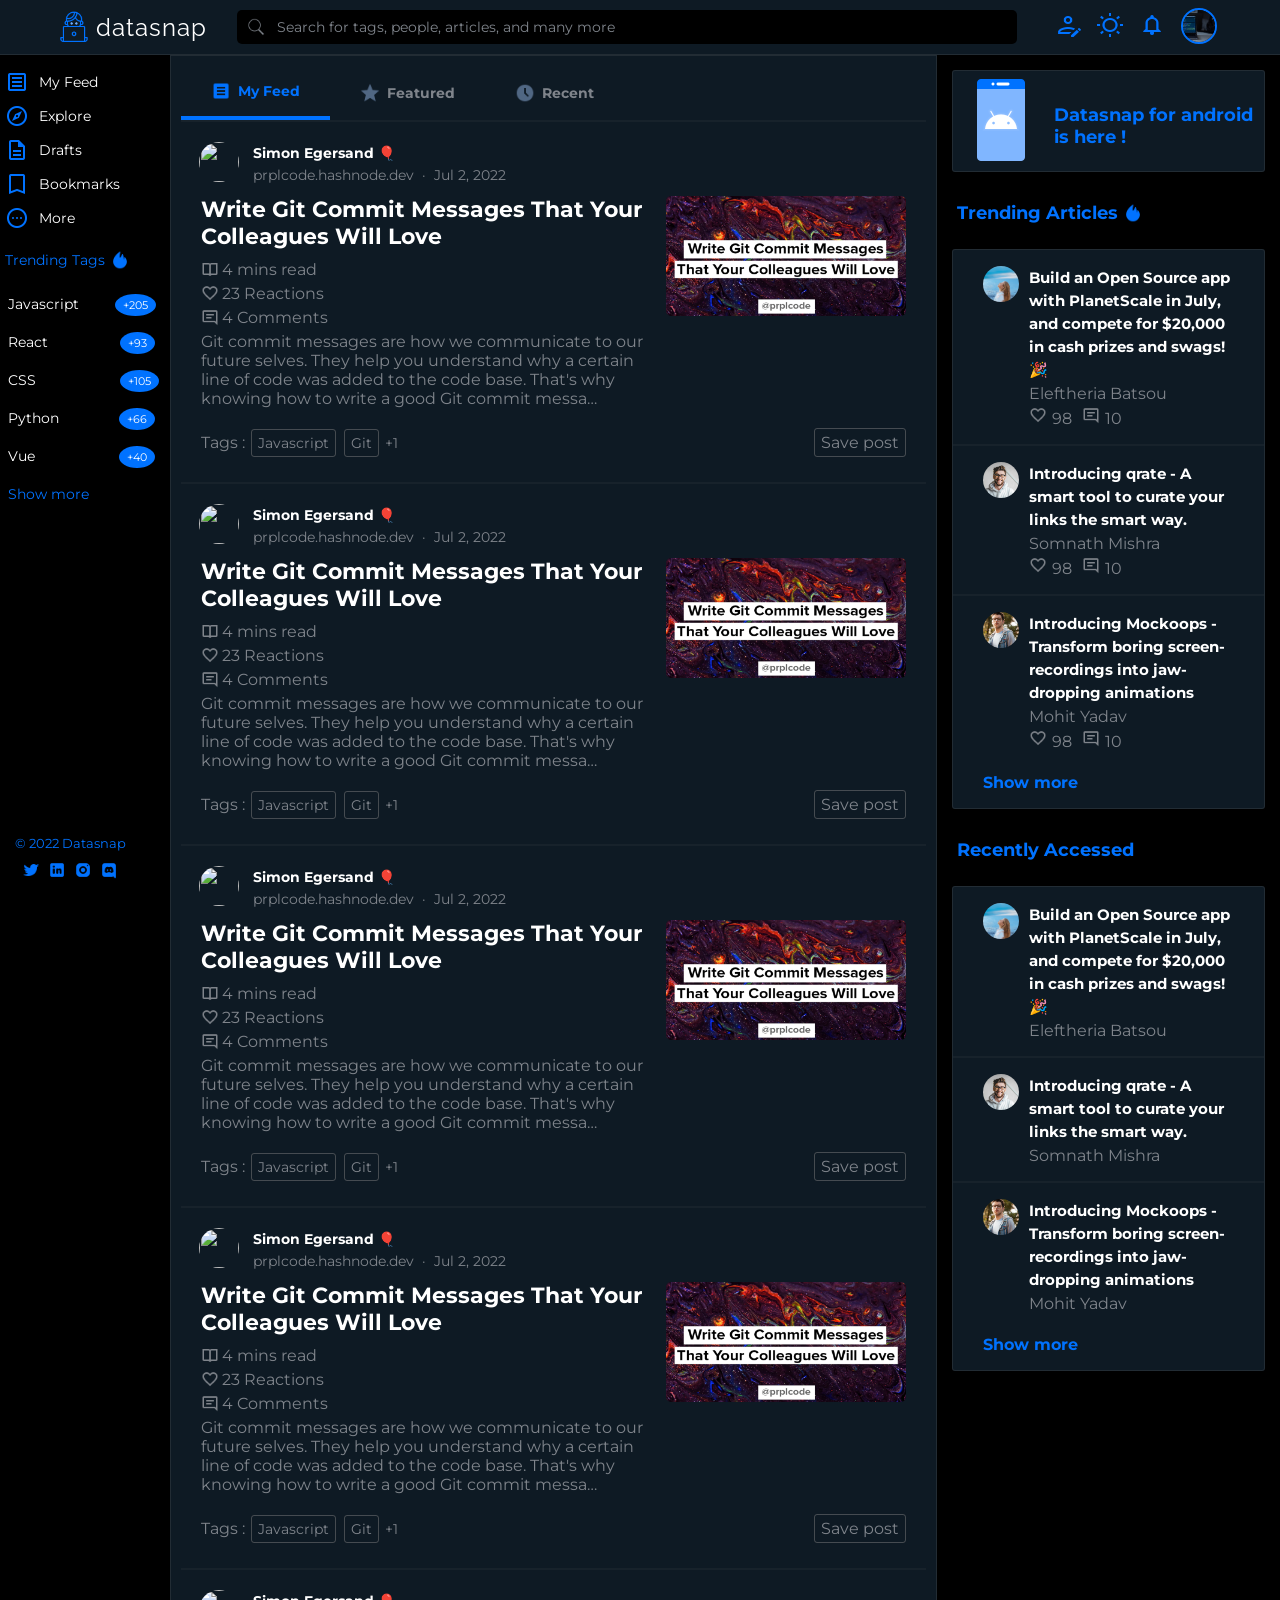
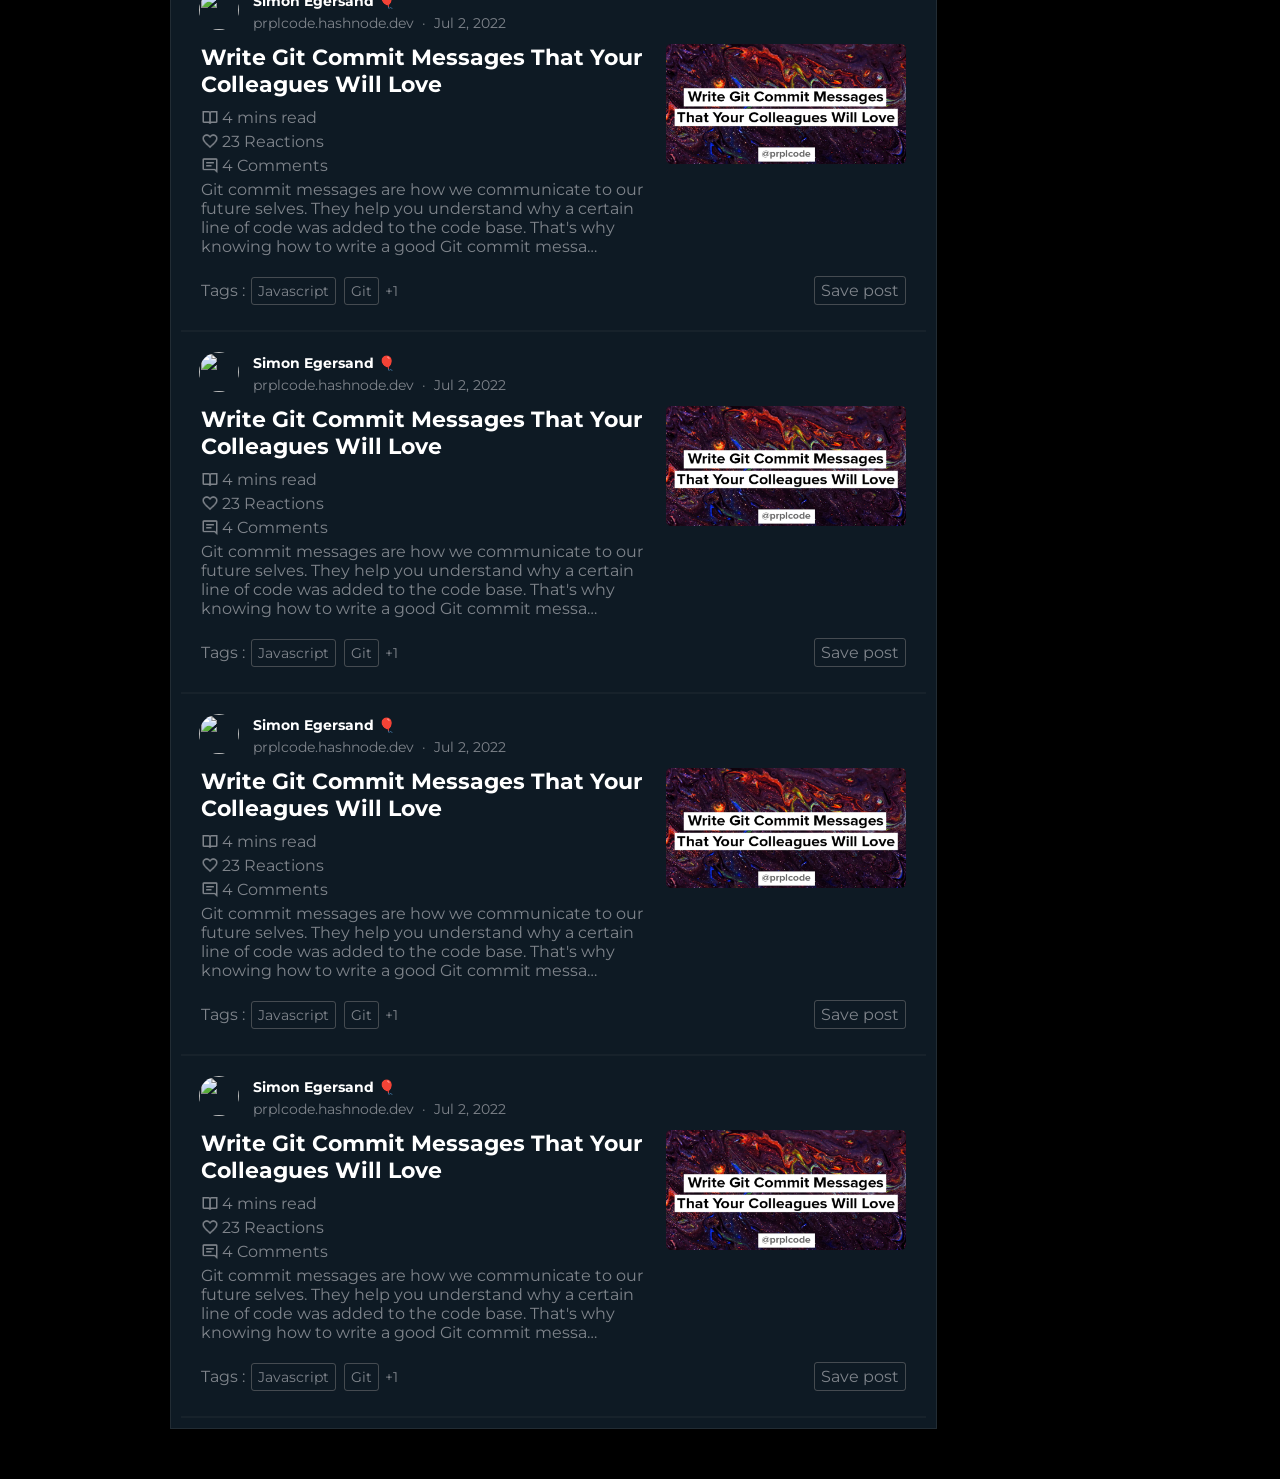
==== index.html @ e1233ac3 "Add files via upload" ====
<!DOCTYPE html>
<html lang="en">
<head>
    <meta charset="UTF-8">
    <meta http-equiv="X-UA-Compatible" content="IE=edge">
    <meta name="viewport" content="width=device-width, initial-scale=1.0">
    <title>Datasnap</title>
    <link rel="stylesheet" href="style.css">
    <link rel="icon" type="image/x-icon" href="rsc/datasnap-logo.png">
</head>
<body>
    <div class="side-panel" id="side-panel">
        <div class="logo">
            <img src="rsc/datasnap-logo.png" alt="logo" class="logo-image">
            <a href=""><p class="datasnap">datasnap</p></a>
            <img src="rsc/icons8-close-48.png" alt="close" class="close">
        </div>
        <div class="left-side">
            <div class="first-half">
                <div class="first-half-item">
                    <img src="rsc/feed.png" alt="" class="bw">
                    <a href=""><p>My Feed</p></a>
                </div>
                <div class="first-half-item">
                    <img src="rsc/explore.png" alt="" class="bw">
                    <a href=""><p>Explore</p></a>
                </div>
                <div class="first-half-item">
                    <img src="rsc/draft.png" alt="" class="bw">
                    <a href=""><p>Drafts</p></a>
                </div>
                <div class="first-half-item">
                    <img src="rsc/bookmark.png" alt="" class="bw">
                    <a href=""><p>Bookmarks</p></a>
                </div>
                <div class="first-half-item">
                    <img src="rsc/search.png" alt="" class="bw">
                    <a href=""><p>Search</p></a>
                </div>
                <div class="first-half-item">
                    <img src="rsc/more.png" alt="" class="bw">
                    <a href=""><p>More</p></a>
                </div>
            </div>
            <div class="footer">
                <p class="footer-text foot">&copy; 2022 Datasnap</p>
                <div>
                    <div class="social-media foot">
                        <a href=""><img src="rsc/icons8-twitter-24.png" alt="twitter"></a>
                        <a href=""><img src="rsc/icons8-linkedin-24.png" alt="linkedin"></a>
                        <a href=""><img src="rsc/icons8-instagram-24.png" alt="insta"></a>
                        <a href=""><img src="rsc/icons8-discord-bubble-24.png" alt="discord"></a>
                    </div>
                </div>
            </div>
        </div>
    </div>
    <div class="outer-container">
        <div class="inner-container">
            <div class="nav-bar-container">
                <div class="nav-bar">
                    <div class="nav-item logo">
                        <img src="rsc/menu.png" alt="" class="menu-icon">
                        <img src="rsc/datasnap-logo.png" alt="logo" class="logo-image">
                        <a href=""><p class="datasnap">datasnap</p></a>
                    </div>
                    <div class="nav-item search">
                        <img src="rsc/icons8-search-50 (2).png" alt="search-icon" class="search-icon">
                        <input type="text" name="searchbar" id="searchbar" placeholder="Search for tags, people, articles, and many more">
                    </div>
                    <div class="nav-rest nav-item">
                        <div>
                            <a href="blog-index.html"><img src="rsc/write.png" alt="write" class="write"></a>
                        </div>
                        <div>
                            <img src="rsc/icons8-sun-48.png" alt="toggle" id="toggle" class="day">
                        </div>
                        <div>
                            <img src="rsc/notification-bell.png" alt="notifications" class="notifications">
                        </div>
                        <div>
                            <img src="rsc/arnold-francisca-nPhl2x4fk2s-unsplash.jpg" alt="profile-image" class="profile-image">
                        </div>
                    </div>
                </div>
            </div>
            <div class="content-container">
                <div class="container">
                    <div class="left-side-container">
                        <div class="left-side">
                            <div class="first-half">
                                <div class="first-half-item">
                                    <img src="rsc/feed.png" alt="" class="bw">
                                    <a href=""><p>My Feed</p></a>
                                </div>
                                <div class="first-half-item">
                                    <img src="rsc/explore.png" alt="" class="bw">
                                    <a href=""><p>Explore</p></a>
                                </div>
                                <div class="first-half-item">
                                    <img src="rsc/draft.png" alt="" class="bw">
                                    <a href=""><p>Drafts</p></a>
                                </div>
                                <div class="first-half-item">
                                    <img src="rsc/bookmark.png" alt="" class="bw">
                                    <a href=""><p>Bookmarks</p></a>
                                </div>
                                <div class="first-half-item">
                                    <img src="rsc/more.png" alt="" class="bw">
                                    <a href=""><p>More</p></a>
                                </div>
                            </div>
                            <div class="second-half">
                                <div class="trending-tags">
                                    <p>Trending Tags</p>
                                    <img src="rsc/icons8-trending-topic-25.png" alt="">
                                </div>
                                <div class="tags">
                                    <p class="tag"><a href=""><span class="tag-name">Javascript</span></a>&nbsp;&nbsp;&nbsp;&nbsp;&nbsp;&nbsp;&nbsp;&nbsp;&nbsp;<span class="number">+205</span></p>
                                    <p class="tag"><a href=""><span class="tag-name">React</span></a>&nbsp;&nbsp;&nbsp;&nbsp;&nbsp;&nbsp;&nbsp;&nbsp;&nbsp;&nbsp;&nbsp;&nbsp;&nbsp;&nbsp;&nbsp;&nbsp;&nbsp;&nbsp;<span class="number">+93</span></p>
                                    <p class="tag"><a href=""><span class="tag-name">CSS</span></a>&nbsp;&nbsp;&nbsp;&nbsp;&nbsp;&nbsp;&nbsp;&nbsp;&nbsp;&nbsp;&nbsp;&nbsp;&nbsp;&nbsp;&nbsp;&nbsp;&nbsp;&nbsp;&nbsp;&nbsp;&nbsp;<span class="number">+105</span></p>
                                    <p class="tag"><a href=""><span class="tag-name">Python</span></a>&nbsp;&nbsp;&nbsp;&nbsp;&nbsp;&nbsp;&nbsp;&nbsp;&nbsp;&nbsp;&nbsp;&nbsp;&nbsp;&nbsp;&nbsp;<span class="number">+66</span></p>
                                    <p class="tag"><a href=""><span class="tag-name">Vue</span></a>&nbsp;&nbsp;&nbsp;&nbsp;&nbsp;&nbsp;&nbsp;&nbsp;&nbsp;&nbsp;&nbsp;&nbsp;&nbsp;&nbsp;&nbsp;&nbsp;&nbsp;&nbsp;&nbsp;&nbsp;&nbsp;<span class="number">+40</span></p>
                                    <p id="show-more" class="tag"><a href="" id="show-more">Show more</a></p>
                                </div>
                            </div>
                            <div class="footer">
                                <p class="footer-text foot">&copy; 2022 Datasnap</p>
                                <div>
                                    <div class="social-media foot">
                                        <a href=""><img src="rsc/icons8-twitter-24.png" alt="twitter"></a>
                                        <a href=""><img src="rsc/icons8-linkedin-24.png" alt="linkedin"></a>
                                        <a href=""><img src="rsc/icons8-instagram-24.png" alt="insta"></a>
                                        <a href=""><img src="rsc/icons8-discord-bubble-24.png" alt="discord"></a>
                                    </div>
                                </div>
                            </div>
                        </div>
                    </div>
                    <div class="middle-container">
                        <div id="middle">
                            <div class="tab">
                                <div id="myfeed" class="tab-item">
                                    <img src="rsc/icons8-activity-feed-24.png" alt="" id="myfeed-img">
                                    <p id="myfeed-text">My Feed</p>
                                </div>
                                <div id="featured" class="tab-item">
                                    <img src="rsc/icons8-star-24.png" alt="" id="featured-img">
                                    <p id="featured-text">Featured</p>
                                </div>
                                <div id="recent" class="tab-item">
                                    <img src="rsc/icons8-clock-24.png" alt="" id="recent-img">
                                    <p id="recent-text">Recent</p>
                                </div>
                            </div>
                            <div class="middle my-feed">
                                <div class="articles">
                                    <div class="article">
                                        <div class="profile">
                                            <div>
                                                <img src="rsc/jeffrey-keenan-pUhxoSapPFA-unsplash.jpg" alt="" class="profile-image">
                                            </div>
                                            <div class="info">
                                                <h4><a href="">Simon Egersand 🎈</a></h4>
                                                <p class="grey-text">prplcode.hashnode.dev
                                                    &nbsp;·&nbsp;
                                                    Jul 2, 2022
                                                </p>
                                            </div>
                                        </div>
                                        <div class="article-content">
                                            <div class="content">
                                                <h3 class="con">Write Git Commit Messages That Your Colleagues Will Love</h3>
                                                <div class="read-reactions con">
                                                    <div class="read">
                                                        <img src="rsc/read.png" alt="">
                                                        <p class="grey-text">4 mins <span class="temp grey-text">read</span></p>
                                                    </div>
                                                    <div>
                                                        <img src="rsc/like.png" alt="like" class="like">
                                                        <p class="grey-text">
                                                            23 
                                                            <span class="temp grey-text">Reactions</span>
                                                        </p>
                                                    </div>
                                                    <div>
                                                        <img src="rsc/comment.png" alt="comment" class="comment">
                                                        <p class="grey-text">
                                                            4 
                                                            <span class="temp grey-text">Comments</span>
                                                        </p>
                                                    </div>
                                                </div>
                                                <p class="grey-text con">Git commit messages are how we communicate to our future selves. They help you understand why a certain line of code was added to the code base. That's why knowing how to write a good Git commit messa…</p>
                                            </div>
                                            <div>
                                                <img src="rsc/image2" alt="" class="image">
                                            </div>
                                        </div>
                                        <div class="tags-used">
                                            <p class="used-tags grey-text reaction-item">Tags : 
                                                <span class="used-tag grey-text">Javascript</span>
                                                <span class="used-tag grey-text">Git</span>
                                                <span class="used-tag grey-text num">+1</span>
                                            </p>
                                            <p class="save-button grey-text">Save post</p>
                                        </div>
                                    </div>
                                    <div class="article">
                                        <div class="profile">
                                            <div>
                                                <img src="rsc/jeffrey-keenan-pUhxoSapPFA-unsplash.jpg" alt="" class="profile-image">
                                            </div>
                                            <div class="info">
                                                <h4><a href="">Simon Egersand 🎈</a></h4>
                                                <p class="grey-text">prplcode.hashnode.dev
                                                    &nbsp;·&nbsp;
                                                    Jul 2, 2022
                                                </p>
                                            </div>
                                        </div>
                                        <div class="article-content">
                                            <div class="content">
                                                <h3 class="con">Write Git Commit Messages That Your Colleagues Will Love</h3>
                                                <div class="read-reactions con">
                                                    <div class="read">
                                                        <img src="rsc/read.png" alt="">
                                                        <p class="grey-text">4 mins <span class="temp grey-text">read</span></p>
                                                    </div>
                                                    <div>
                                                        <img src="rsc/like.png" alt="like" class="like">
                                                        <p class="grey-text">
                                                            23 
                                                            <span class="temp grey-text">Reactions</span>
                                                        </p>
                                                    </div>
                                                    <div>
                                                        <img src="rsc/comment.png" alt="comment" class="comment">
                                                        <p class="grey-text">
                                                            4 
                                                            <span class="temp grey-text">Comments</span>
                                                        </p>
                                                    </div>
                                                </div>
                                                <p class="grey-text con">Git commit messages are how we communicate to our future selves. They help you understand why a certain line of code was added to the code base. That's why knowing how to write a good Git commit messa…</p>
                                            </div>
                                            <div>
                                                <img src="rsc/image2" alt="" class="image">
                                            </div>
                                        </div>
                                        <div class="tags-used">
                                            <p class="used-tags grey-text reaction-item">Tags : 
                                                <span class="used-tag grey-text">Javascript</span>
                                                <span class="used-tag grey-text">Git</span>
                                                <span class="used-tag grey-text num">+1</span>
                                            </p>
                                            <p class="save-button grey-text">Save post</p>
                                        </div>
                                    </div>
                                    <div class="article">
                                        <div class="profile">
                                            <div>
                                                <img src="rsc/jeffrey-keenan-pUhxoSapPFA-unsplash.jpg" alt="" class="profile-image">
                                            </div>
                                            <div class="info">
                                                <h4><a href="">Simon Egersand 🎈</a></h4>
                                                <p class="grey-text">prplcode.hashnode.dev
                                                    &nbsp;·&nbsp;
                                                    Jul 2, 2022
                                                </p>
                                            </div>
                                        </div>
                                        <div class="article-content">
                                            <div class="content">
                                                <h3 class="con">Write Git Commit Messages That Your Colleagues Will Love</h3>
                                                <div class="read-reactions con">
                                                    <div class="read">
                                                        <img src="rsc/read.png" alt="">
                                                        <p class="grey-text">4 mins <span class="temp grey-text">read</span></p>
                                                    </div>
                                                    <div>
                                                        <img src="rsc/like.png" alt="like" class="like">
                                                        <p class="grey-text">
                                                            23 
                                                            <span class="temp grey-text">Reactions</span>
                                                        </p>
                                                    </div>
                                                    <div>
                                                        <img src="rsc/comment.png" alt="comment" class="comment">
                                                        <p class="grey-text">
                                                            4 
                                                            <span class="temp grey-text">Comments</span>
                                                        </p>
                                                    </div>
                                                </div>
                                                <p class="grey-text con">Git commit messages are how we communicate to our future selves. They help you understand why a certain line of code was added to the code base. That's why knowing how to write a good Git commit messa…</p>
                                            </div>
                                            <div>
                                                <img src="rsc/image2" alt="" class="image">
                                            </div>
                                        </div>
                                        <div class="tags-used">
                                            <p class="used-tags grey-text reaction-item">Tags : 
                                                <span class="used-tag grey-text">Javascript</span>
                                                <span class="used-tag grey-text">Git</span>
                                                <span class="used-tag grey-text num">+1</span>
                                            </p>
                                            <p class="save-button grey-text">Save post</p>
                                        </div>
                                    </div>
                                    <div class="article">
                                        <div class="profile">
                                            <div>
                                                <img src="rsc/jeffrey-keenan-pUhxoSapPFA-unsplash.jpg" alt="" class="profile-image">
                                            </div>
                                            <div class="info">
                                                <h4><a href="">Simon Egersand 🎈</a></h4>
                                                <p class="grey-text">prplcode.hashnode.dev
                                                    &nbsp;·&nbsp;
                                                    Jul 2, 2022
                                                </p>
                                            </div>
                                        </div>
                                        <div class="article-content">
                                            <div class="content">
                                                <h3 class="con">Write Git Commit Messages That Your Colleagues Will Love</h3>
                                                <div class="read-reactions con">
                                                    <div class="read">
                                                        <img src="rsc/read.png" alt="">
                                                        <p class="grey-text">4 mins <span class="temp grey-text">read</span></p>
                                                    </div>
                                                    <div>
                                                        <img src="rsc/like.png" alt="like" class="like">
                                                        <p class="grey-text">
                                                            23 
                                                            <span class="temp grey-text">Reactions</span>
                                                        </p>
                                                    </div>
                                                    <div>
                                                        <img src="rsc/comment.png" alt="comment" class="comment">
                                                        <p class="grey-text">
                                                            4 
                                                            <span class="temp grey-text">Comments</span>
                                                        </p>
                                                    </div>
                                                </div>
                                                <p class="grey-text con">Git commit messages are how we communicate to our future selves. They help you understand why a certain line of code was added to the code base. That's why knowing how to write a good Git commit messa…</p>
                                            </div>
                                            <div>
                                                <img src="rsc/image2" alt="" class="image">
                                            </div>
                                        </div>
                                        <div class="tags-used">
                                            <p class="used-tags grey-text reaction-item">Tags : 
                                                <span class="used-tag grey-text">Javascript</span>
                                                <span class="used-tag grey-text">Git</span>
                                                <span class="used-tag grey-text num">+1</span>
                                            </p>
                                            <p class="save-button grey-text">Save post</p>
                                        </div>
                                    </div>
                                    <div class="article">
                                        <div class="profile">
                                            <div>
                                                <img src="rsc/jeffrey-keenan-pUhxoSapPFA-unsplash.jpg" alt="" class="profile-image">
                                            </div>
                                            <div class="info">
                                                <h4><a href="">Simon Egersand 🎈</a></h4>
                                                <p class="grey-text">prplcode.hashnode.dev
                                                    &nbsp;·&nbsp;
                                                    Jul 2, 2022
                                                </p>
                                            </div>
                                        </div>
                                        <div class="article-content">
                                            <div class="content">
                                                <h3 class="con">Write Git Commit Messages That Your Colleagues Will Love</h3>
                                                <div class="read-reactions con">
                                                    <div class="read">
                                                        <img src="rsc/read.png" alt="">
                                                        <p class="grey-text">4 mins <span class="temp grey-text">read</span></p>
                                                    </div>
                                                    <div>
                                                        <img src="rsc/like.png" alt="like" class="like">
                                                        <p class="grey-text">
                                                            23 
                                                            <span class="temp grey-text">Reactions</span>
                                                        </p>
                                                    </div>
                                                    <div>
                                                        <img src="rsc/comment.png" alt="comment" class="comment">
                                                        <p class="grey-text">
                                                            4 
                                                            <span class="temp grey-text">Comments</span>
                                                        </p>
                                                    </div>
                                                </div>
                                                <p class="grey-text con">Git commit messages are how we communicate to our future selves. They help you understand why a certain line of code was added to the code base. That's why knowing how to write a good Git commit messa…</p>
                                            </div>
                                            <div>
                                                <img src="rsc/image2" alt="" class="image">
                                            </div>
                                        </div>
                                        <div class="tags-used">
                                            <p class="used-tags grey-text reaction-item">Tags : 
                                                <span class="used-tag grey-text">Javascript</span>
                                                <span class="used-tag grey-text">Git</span>
                                                <span class="used-tag grey-text num">+1</span>
                                            </p>
                                            <p class="save-button grey-text">Save post</p>
                                        </div>
                                    </div>
                                    <div class="article">
                                        <div class="profile">
                                            <div>
                                                <img src="rsc/jeffrey-keenan-pUhxoSapPFA-unsplash.jpg" alt="" class="profile-image">
                                            </div>
                                            <div class="info">
                                                <h4><a href="">Simon Egersand 🎈</a></h4>
                                                <p class="grey-text">prplcode.hashnode.dev
                                                    &nbsp;·&nbsp;
                                                    Jul 2, 2022
                                                </p>
                                            </div>
                                        </div>
                                        <div class="article-content">
                                            <div class="content">
                                                <h3 class="con">Write Git Commit Messages That Your Colleagues Will Love</h3>
                                                <div class="read-reactions con">
                                                    <div class="read">
                                                        <img src="rsc/read.png" alt="">
                                                        <p class="grey-text">4 mins <span class="temp grey-text">read</span></p>
                                                    </div>
                                                    <div>
                                                        <img src="rsc/like.png" alt="like" class="like">
                                                        <p class="grey-text">
                                                            23 
                                                            <span class="temp grey-text">Reactions</span>
                                                        </p>
                                                    </div>
                                                    <div>
                                                        <img src="rsc/comment.png" alt="comment" class="comment">
                                                        <p class="grey-text">
                                                            4 
                                                            <span class="temp grey-text">Comments</span>
                                                        </p>
                                                    </div>
                                                </div>
                                                <p class="grey-text con">Git commit messages are how we communicate to our future selves. They help you understand why a certain line of code was added to the code base. That's why knowing how to write a good Git commit messa…</p>
                                            </div>
                                            <div>
                                                <img src="rsc/image2" alt="" class="image">
                                            </div>
                                        </div>
                                        <div class="tags-used">
                                            <p class="used-tags grey-text reaction-item">Tags : 
                                                <span class="used-tag grey-text">Javascript</span>
                                                <span class="used-tag grey-text">Git</span>
                                                <span class="used-tag grey-text num">+1</span>
                                            </p>
                                            <p class="save-button grey-text">Save post</p>
                                        </div>
                                    </div>
                                    <div class="article">
                                        <div class="profile">
                                            <div>
                                                <img src="rsc/jeffrey-keenan-pUhxoSapPFA-unsplash.jpg" alt="" class="profile-image">
                                            </div>
                                            <div class="info">
                                                <h4><a href="">Simon Egersand 🎈</a></h4>
                                                <p class="grey-text">prplcode.hashnode.dev
                                                    &nbsp;·&nbsp;
                                                    Jul 2, 2022
                                                </p>
                                            </div>
                                        </div>
                                        <div class="article-content">
                                            <div class="content">
                                                <h3 class="con">Write Git Commit Messages That Your Colleagues Will Love</h3>
                                                <div class="read-reactions con">
                                                    <div class="read">
                                                        <img src="rsc/read.png" alt="">
                                                        <p class="grey-text">4 mins <span class="temp grey-text">read</span></p>
                                                    </div>
                                                    <div>
                                                        <img src="rsc/like.png" alt="like" class="like">
                                                        <p class="grey-text">
                                                            23 
                                                            <span class="temp grey-text">Reactions</span>
                                                        </p>
                                                    </div>
                                                    <div>
                                                        <img src="rsc/comment.png" alt="comment" class="comment">
                                                        <p class="grey-text">
                                                            4 
                                                            <span class="temp grey-text">Comments</span>
                                                        </p>
                                                    </div>
                                                </div>
                                                <p class="grey-text con">Git commit messages are how we communicate to our future selves. They help you understand why a certain line of code was added to the code base. That's why knowing how to write a good Git commit messa…</p>
                                            </div>
                                            <div>
                                                <img src="rsc/image2" alt="" class="image">
                                            </div>
                                        </div>
                                        <div class="tags-used">
                                            <p class="used-tags grey-text reaction-item">Tags : 
                                                <span class="used-tag grey-text">Javascript</span>
                                                <span class="used-tag grey-text">Git</span>
                                                <span class="used-tag grey-text num">+1</span>
                                            </p>
                                            <p class="save-button grey-text">Save post</p>
                                        </div>
                                    </div>
                                    <div class="article">
                                        <div class="profile">
                                            <div>
                                                <img src="rsc/jeffrey-keenan-pUhxoSapPFA-unsplash.jpg" alt="" class="profile-image">
                                            </div>
                                            <div class="info">
                                                <h4><a href="">Simon Egersand 🎈</a></h4>
                                                <p class="grey-text">prplcode.hashnode.dev
                                                    &nbsp;·&nbsp;
                                                    Jul 2, 2022
                                                </p>
                                            </div>
                                        </div>
                                        <div class="article-content">
                                            <div class="content">
                                                <h3 class="con">Write Git Commit Messages That Your Colleagues Will Love</h3>
                                                <div class="read-reactions con">
                                                    <div class="read">
                                                        <img src="rsc/read.png" alt="">
                                                        <p class="grey-text">4 mins <span class="temp grey-text">read</span></p>
                                                    </div>
                                                    <div>
                                                        <img src="rsc/like.png" alt="like" class="like">
                                                        <p class="grey-text">
                                                            23 
                                                            <span class="temp grey-text">Reactions</span>
                                                        </p>
                                                    </div>
                                                    <div>
                                                        <img src="rsc/comment.png" alt="comment" class="comment">
                                                        <p class="grey-text">
                                                            4 
                                                            <span class="temp grey-text">Comments</span>
                                                        </p>
                                                    </div>
                                                </div>
                                                <p class="grey-text con">Git commit messages are how we communicate to our future selves. They help you understand why a certain line of code was added to the code base. That's why knowing how to write a good Git commit messa…</p>
                                            </div>
                                            <div>
                                                <img src="rsc/image2" alt="" class="image">
                                            </div>
                                        </div>
                                        <div class="tags-used">
                                            <p class="used-tags grey-text reaction-item">Tags : 
                                                <span class="used-tag grey-text">Javascript</span>
                                                <span class="used-tag grey-text">Git</span>
                                                <span class="used-tag grey-text num">+1</span>
                                            </p>
                                            <p class="save-button grey-text">Save post</p>
                                        </div>
                                    </div>
                                </div>
                            </div>
                            <div class="middle featured">
                                <div class="articles">
                                    <div class="article">
                                        <div class="profile">
                                            <div>
                                                <img src="rsc/jeffrey-keenan-pUhxoSapPFA-unsplash.jpg" alt="" class="profile-image">
                                            </div>
                                            <div class="info">
                                                <h4><a href="">Simon Egersand 🎈</a></h4>
                                                <p class="grey-text">prplcode.hashnode.dev
                                                    &nbsp;·&nbsp;
                                                    Jul 2, 2022
                                                </p>
                                            </div>
                                        </div>
                                        <div class="article-content">
                                            <div class="content">
                                                <h3 class="con">Write Git Commit Messages That Your Colleagues Will Love</h3>
                                                <div class="read-reactions con">
                                                    <div class="read">
                                                        <img src="rsc/read.png" alt="">
                                                        <p class="grey-text">4 mins <span class="temp grey-text">read</span></p>
                                                    </div>
                                                    <div>
                                                        <img src="rsc/like.png" alt="like" class="like">
                                                        <p class="grey-text">
                                                            23 
                                                            <span class="temp grey-text">Reactions</span>
                                                        </p>
                                                    </div>
                                                    <div>
                                                        <img src="rsc/comment.png" alt="comment" class="comment">
                                                        <p class="grey-text">
                                                            4 
                                                            <span class="temp grey-text">Comments</span>
                                                        </p>
                                                    </div>
                                                </div>
                                                <p class="grey-text con">Git commit messages are how we communicate to our future selves. They help you understand why a certain line of code was added to the code base. That's why knowing how to write a good Git commit messa…</p>
                                            </div>
                                            <div>
                                                <img src="rsc/image2" alt="" class="image">
                                            </div>
                                        </div>
                                        <div class="tags-used">
                                            <p class="used-tags grey-text reaction-item">Tags : 
                                                <span class="used-tag grey-text">Javascript</span>
                                                <span class="used-tag grey-text">Git</span>
                                                <span class="used-tag grey-text num">+1</span>
                                            </p>
                                            <p class="save-button grey-text">Save post</p>
                                        </div>
                                    </div>
                                    <div class="article">
                                        <div class="profile">
                                            <div>
                                                <img src="rsc/jeffrey-keenan-pUhxoSapPFA-unsplash.jpg" alt="" class="profile-image">
                                            </div>
                                            <div class="info">
                                                <h4><a href="">Simon Egersand 🎈</a></h4>
                                                <p class="grey-text">prplcode.hashnode.dev
                                                    &nbsp;·&nbsp;
                                                    Jul 2, 2022
                                                </p>
                                            </div>
                                        </div>
                                        <div class="article-content">
                                            <div class="content">
                                                <h3 class="con">Write Git Commit Messages That Your Colleagues Will Love</h3>
                                                <div class="read-reactions con">
                                                    <div class="read">
                                                        <img src="rsc/read.png" alt="">
                                                        <p class="grey-text">4 mins <span class="temp grey-text">read</span></p>
                                                    </div>
                                                    <div>
                                                        <img src="rsc/like.png" alt="like" class="like">
                                                        <p class="grey-text">
                                                            23 
                                                            <span class="temp grey-text">Reactions</span>
                                                        </p>
                                                    </div>
                                                    <div>
                                                        <img src="rsc/comment.png" alt="comment" class="comment">
                                                        <p class="grey-text">
                                                            4 
                                                            <span class="temp grey-text">Comments</span>
                                                        </p>
                                                    </div>
                                                </div>
                                                <p class="grey-text con">Git commit messages are how we communicate to our future selves. They help you understand why a certain line of code was added to the code base. That's why knowing how to write a good Git commit messa…</p>
                                            </div>
                                            <div>
                                                <img src="rsc/image2" alt="" class="image">
                                            </div>
                                        </div>
                                        <div class="tags-used">
                                            <p class="used-tags grey-text reaction-item">Tags : 
                                                <span class="used-tag grey-text">Javascript</span>
                                                <span class="used-tag grey-text">Git</span>
                                                <span class="used-tag grey-text num">+1</span>
                                            </p>
                                            <p class="save-button grey-text">Save post</p>
                                        </div>
                                    </div>
                                    <div class="article">
                                        <div class="profile">
                                            <div>
                                                <img src="rsc/jeffrey-keenan-pUhxoSapPFA-unsplash.jpg" alt="" class="profile-image">
                                            </div>
                                            <div class="info">
                                                <h4><a href="">Simon Egersand 🎈</a></h4>
                                                <p class="grey-text">prplcode.hashnode.dev
                                                    &nbsp;·&nbsp;
                                                    Jul 2, 2022
                                                </p>
                                            </div>
                                        </div>
                                        <div class="article-content">
                                            <div class="content">
                                                <h3 class="con">Write Git Commit Messages That Your Colleagues Will Love</h3>
                                                <div class="read-reactions con">
                                                    <div class="read">
                                                        <img src="rsc/read.png" alt="">
                                                        <p class="grey-text">4 mins <span class="temp grey-text">read</span></p>
                                                    </div>
                                                    <div>
                                                        <img src="rsc/like.png" alt="like" class="like">
                                                        <p class="grey-text">
                                                            23 
                                                            <span class="temp grey-text">Reactions</span>
                                                        </p>
                                                    </div>
                                                    <div>
                                                        <img src="rsc/comment.png" alt="comment" class="comment">
                                                        <p class="grey-text">
                                                            4 
                                                            <span class="temp grey-text">Comments</span>
                                                        </p>
                                                    </div>
                                                </div>
                                                <p class="grey-text con">Git commit messages are how we communicate to our future selves. They help you understand why a certain line of code was added to the code base. That's why knowing how to write a good Git commit messa…</p>
                                            </div>
                                            <div>
                                                <img src="rsc/image2" alt="" class="image">
                                            </div>
                                        </div>
                                        <div class="tags-used">
                                            <p class="used-tags grey-text reaction-item">Tags : 
                                                <span class="used-tag grey-text">Javascript</span>
                                                <span class="used-tag grey-text">Git</span>
                                                <span class="used-tag grey-text num">+1</span>
                                            </p>
                                            <p class="save-button grey-text">Save post</p>
                                        </div>
                                    </div>
                                    <div class="article">
                                        <div class="profile">
                                            <div>
                                                <img src="rsc/jeffrey-keenan-pUhxoSapPFA-unsplash.jpg" alt="" class="profile-image">
                                            </div>
                                            <div class="info">
                                                <h4><a href="">Simon Egersand 🎈</a></h4>
                                                <p class="grey-text">prplcode.hashnode.dev
                                                    &nbsp;·&nbsp;
                                                    Jul 2, 2022
                                                </p>
                                            </div>
                                        </div>
                                        <div class="article-content">
                                            <div class="content">
                                                <h3 class="con">Write Git Commit Messages That Your Colleagues Will Love</h3>
                                                <div class="read-reactions con">
                                                    <div class="read">
                                                        <img src="rsc/read.png" alt="">
                                                        <p class="grey-text">4 mins <span class="temp grey-text">read</span></p>
                                                    </div>
                                                    <div>
                                                        <img src="rsc/like.png" alt="like" class="like">
                                                        <p class="grey-text">
                                                            23 
                                                            <span class="temp grey-text">Reactions</span>
                                                        </p>
                                                    </div>
                                                    <div>
                                                        <img src="rsc/comment.png" alt="comment" class="comment">
                                                        <p class="grey-text">
                                                            4 
                                                            <span class="temp grey-text">Comments</span>
                                                        </p>
                                                    </div>
                                                </div>
                                                <p class="grey-text con">Git commit messages are how we communicate to our future selves. They help you understand why a certain line of code was added to the code base. That's why knowing how to write a good Git commit messa…</p>
                                            </div>
                                            <div>
                                                <img src="rsc/image2" alt="" class="image">
                                            </div>
                                        </div>
                                        <div class="tags-used">
                                            <p class="used-tags grey-text reaction-item">Tags : 
                                                <span class="used-tag grey-text">Javascript</span>
                                                <span class="used-tag grey-text">Git</span>
                                                <span class="used-tag grey-text num">+1</span>
                                            </p>
                                            <p class="save-button grey-text">Save post</p>
                                        </div>
                                    </div>
                                    <div class="article">
                                        <div class="profile">
                                            <div>
                                                <img src="rsc/jeffrey-keenan-pUhxoSapPFA-unsplash.jpg" alt="" class="profile-image">
                                            </div>
                                            <div class="info">
                                                <h4><a href="">Simon Egersand 🎈</a></h4>
                                                <p class="grey-text">prplcode.hashnode.dev
                                                    &nbsp;·&nbsp;
                                                    Jul 2, 2022
                                                </p>
                                            </div>
                                        </div>
                                        <div class="article-content">
                                            <div class="content">
                                                <h3 class="con">Write Git Commit Messages That Your Colleagues Will Love</h3>
                                                <div class="read-reactions con">
                                                    <div class="read">
                                                        <img src="rsc/read.png" alt="">
                                                        <p class="grey-text">4 mins <span class="temp grey-text">read</span></p>
                                                    </div>
                                                    <div>
                                                        <img src="rsc/like.png" alt="like" class="like">
                                                        <p class="grey-text">
                                                            23 
                                                            <span class="temp grey-text">Reactions</span>
                                                        </p>
                                                    </div>
                                                    <div>
                                                        <img src="rsc/comment.png" alt="comment" class="comment">
                                                        <p class="grey-text">
                                                            4 
                                                            <span class="temp grey-text">Comments</span>
                                                        </p>
                                                    </div>
                                                </div>
                                                <p class="grey-text con">Git commit messages are how we communicate to our future selves. They help you understand why a certain line of code was added to the code base. That's why knowing how to write a good Git commit messa…</p>
                                            </div>
                                            <div>
                                                <img src="rsc/image2" alt="" class="image">
                                            </div>
                                        </div>
                                        <div class="tags-used">
                                            <p class="used-tags grey-text reaction-item">Tags : 
                                                <span class="used-tag grey-text">Javascript</span>
                                                <span class="used-tag grey-text">Git</span>
                                                <span class="used-tag grey-text num">+1</span>
                                            </p>
                                            <p class="save-button grey-text">Save post</p>
                                        </div>
                                    </div>
                                    <div class="article">
                                        <div class="profile">
                                            <div>
                                                <img src="rsc/jeffrey-keenan-pUhxoSapPFA-unsplash.jpg" alt="" class="profile-image">
                                            </div>
                                            <div class="info">
                                                <h4><a href="">Simon Egersand 🎈</a></h4>
                                                <p class="grey-text">prplcode.hashnode.dev
                                                    &nbsp;·&nbsp;
                                                    Jul 2, 2022
                                                </p>
                                            </div>
                                        </div>
                                        <div class="article-content">
                                            <div class="content">
                                                <h3 class="con">Write Git Commit Messages That Your Colleagues Will Love</h3>
                                                <div class="read-reactions con">
                                                    <div class="read">
                                                        <img src="rsc/read.png" alt="">
                                                        <p class="grey-text">4 mins <span class="temp grey-text">read</span></p>
                                                    </div>
                                                    <div>
                                                        <img src="rsc/like.png" alt="like" class="like">
                                                        <p class="grey-text">
                                                            23 
                                                            <span class="temp grey-text">Reactions</span>
                                                        </p>
                                                    </div>
                                                    <div>
                                                        <img src="rsc/comment.png" alt="comment" class="comment">
                                                        <p class="grey-text">
                                                            4 
                                                            <span class="temp grey-text">Comments</span>
                                                        </p>
                                                    </div>
                                                </div>
                                                <p class="grey-text con">Git commit messages are how we communicate to our future selves. They help you understand why a certain line of code was added to the code base. That's why knowing how to write a good Git commit messa…</p>
                                            </div>
                                            <div>
                                                <img src="rsc/image2" alt="" class="image">
                                            </div>
                                        </div>
                                        <div class="tags-used">
                                            <p class="used-tags grey-text reaction-item">Tags : 
                                                <span class="used-tag grey-text">Javascript</span>
                                                <span class="used-tag grey-text">Git</span>
                                                <span class="used-tag grey-text num">+1</span>
                                            </p>
                                            <p class="save-button grey-text">Save post</p>
                                        </div>
                                    </div>
                                    <div class="article">
                                        <div class="profile">
                                            <div>
                                                <img src="rsc/jeffrey-keenan-pUhxoSapPFA-unsplash.jpg" alt="" class="profile-image">
                                            </div>
                                            <div class="info">
                                                <h4><a href="">Simon Egersand 🎈</a></h4>
                                                <p class="grey-text">prplcode.hashnode.dev
                                                    &nbsp;·&nbsp;
                                                    Jul 2, 2022
                                                </p>
                                            </div>
                                        </div>
                                        <div class="article-content">
                                            <div class="content">
                                                <h3 class="con">Write Git Commit Messages That Your Colleagues Will Love</h3>
                                                <div class="read-reactions con">
                                                    <div class="read">
                                                        <img src="rsc/read.png" alt="">
                                                        <p class="grey-text">4 mins <span class="temp grey-text">read</span></p>
                                                    </div>
                                                    <div>
                                                        <img src="rsc/like.png" alt="like" class="like">
                                                        <p class="grey-text">
                                                            23 
                                                            <span class="temp grey-text">Reactions</span>
                                                        </p>
                                                    </div>
                                                    <div>
                                                        <img src="rsc/comment.png" alt="comment" class="comment">
                                                        <p class="grey-text">
                                                            4 
                                                            <span class="temp grey-text">Comments</span>
                                                        </p>
                                                    </div>
                                                </div>
                                                <p class="grey-text con">Git commit messages are how we communicate to our future selves. They help you understand why a certain line of code was added to the code base. That's why knowing how to write a good Git commit messa…</p>
                                            </div>
                                            <div>
                                                <img src="rsc/image2" alt="" class="image">
                                            </div>
                                        </div>
                                        <div class="tags-used">
                                            <p class="used-tags grey-text reaction-item">Tags : 
                                                <span class="used-tag grey-text">Javascript</span>
                                                <span class="used-tag grey-text">Git</span>
                                                <span class="used-tag grey-text num">+1</span>
                                            </p>
                                            <p class="save-button grey-text">Save post</p>
                                        </div>
                                    </div>
                                    <div class="article">
                                        <div class="profile">
                                            <div>
                                                <img src="rsc/jeffrey-keenan-pUhxoSapPFA-unsplash.jpg" alt="" class="profile-image">
                                            </div>
                                            <div class="info">
                                                <h4><a href="">Simon Egersand 🎈</a></h4>
                                                <p class="grey-text">prplcode.hashnode.dev
                                                    &nbsp;·&nbsp;
                                                    Jul 2, 2022
                                                </p>
                                            </div>
                                        </div>
                                        <div class="article-content">
                                            <div class="content">
                                                <h3 class="con">Write Git Commit Messages That Your Colleagues Will Love</h3>
                                                <div class="read-reactions con">
                                                    <div class="read">
                                                        <img src="rsc/read.png" alt="">
                                                        <p class="grey-text">4 mins <span class="temp grey-text">read</span></p>
                                                    </div>
                                                    <div>
                                                        <img src="rsc/like.png" alt="like" class="like">
                                                        <p class="grey-text">
                                                            23 
                                                            <span class="temp grey-text">Reactions</span>
                                                        </p>
                                                    </div>
                                                    <div>
                                                        <img src="rsc/comment.png" alt="comment" class="comment">
                                                        <p class="grey-text">
                                                            4 
                                                            <span class="temp grey-text">Comments</span>
                                                        </p>
                                                    </div>
                                                </div>
                                                <p class="grey-text con">Git commit messages are how we communicate to our future selves. They help you understand why a certain line of code was added to the code base. That's why knowing how to write a good Git commit messa…</p>
                                            </div>
                                            <div>
                                                <img src="rsc/image2" alt="" class="image">
                                            </div>
                                        </div>
                                        <div class="tags-used">
                                            <p class="used-tags grey-text reaction-item">Tags : 
                                                <span class="used-tag grey-text">Javascript</span>
                                                <span class="used-tag grey-text">Git</span>
                                                <span class="used-tag grey-text num">+1</span>
                                            </p>
                                            <p class="save-button grey-text">Save post</p>
                                        </div>
                                    </div>
                                </div>
                            </div>
                            <div class="middle recent">
                                <div class="articles">
                                    <div class="article">
                                        <div class="profile">
                                            <div>
                                                <img src="rsc/jeffrey-keenan-pUhxoSapPFA-unsplash.jpg" alt="" class="profile-image">
                                            </div>
                                            <div class="info">
                                                <h4><a href="">Simon Egersand 🎈</a></h4>
                                                <p class="grey-text">prplcode.hashnode.dev
                                                    &nbsp;·&nbsp;
                                                    Jul 2, 2022
                                                </p>
                                            </div>
                                        </div>
                                        <div class="article-content">
                                            <div class="content">
                                                <h3 class="con">Write Git Commit Messages That Your Colleagues Will Love</h3>
                                                <div class="read-reactions con">
                                                    <div class="read">
                                                        <img src="rsc/read.png" alt="">
                                                        <p class="grey-text">4 mins <span class="temp grey-text">read</span></p>
                                                    </div>
                                                    <div>
                                                        <img src="rsc/like.png" alt="like" class="like">
                                                        <p class="grey-text">
                                                            23 
                                                            <span class="temp grey-text">Reactions</span>
                                                        </p>
                                                    </div>
                                                    <div>
                                                        <img src="rsc/comment.png" alt="comment" class="comment">
                                                        <p class="grey-text">
                                                            4 
                                                            <span class="temp grey-text">Comments</span>
                                                        </p>
                                                    </div>
                                                </div>
                                                <p class="grey-text con">Git commit messages are how we communicate to our future selves. They help you understand why a certain line of code was added to the code base. That's why knowing how to write a good Git commit messa…</p>
                                            </div>
                                            <div>
                                                <img src="rsc/image2" alt="" class="image">
                                            </div>
                                        </div>
                                        <div class="tags-used">
                                            <p class="used-tags grey-text reaction-item">Tags : 
                                                <span class="used-tag grey-text">Javascript</span>
                                                <span class="used-tag grey-text">Git</span>
                                                <span class="used-tag grey-text num">+1</span>
                                            </p>
                                            <p class="save-button grey-text">Save post</p>
                                        </div>
                                    </div>
                                    <div class="article">
                                        <div class="profile">
                                            <div>
                                                <img src="rsc/jeffrey-keenan-pUhxoSapPFA-unsplash.jpg" alt="" class="profile-image">
                                            </div>
                                            <div class="info">
                                                <h4><a href="">Simon Egersand 🎈</a></h4>
                                                <p class="grey-text">prplcode.hashnode.dev
                                                    &nbsp;·&nbsp;
                                                    Jul 2, 2022
                                                </p>
                                            </div>
                                        </div>
                                        <div class="article-content">
                                            <div class="content">
                                                <h3 class="con">Write Git Commit Messages That Your Colleagues Will Love</h3>
                                                <div class="read-reactions con">
                                                    <div class="read">
                                                        <img src="rsc/read.png" alt="">
                                                        <p class="grey-text">4 mins <span class="temp grey-text">read</span></p>
                                                    </div>
                                                    <div>
                                                        <img src="rsc/like.png" alt="like" class="like">
                                                        <p class="grey-text">
                                                            23 
                                                            <span class="temp grey-text">Reactions</span>
                                                        </p>
                                                    </div>
                                                    <div>
                                                        <img src="rsc/comment.png" alt="comment" class="comment">
                                                        <p class="grey-text">
                                                            4 
                                                            <span class="temp grey-text">Comments</span>
                                                        </p>
                                                    </div>
                                                </div>
                                                <p class="grey-text con">Git commit messages are how we communicate to our future selves. They help you understand why a certain line of code was added to the code base. That's why knowing how to write a good Git commit messa…</p>
                                            </div>
                                            <div>
                                                <img src="rsc/image2" alt="" class="image">
                                            </div>
                                        </div>
                                        <div class="tags-used">
                                            <p class="used-tags grey-text reaction-item">Tags : 
                                                <span class="used-tag grey-text">Javascript</span>
                                                <span class="used-tag grey-text">Git</span>
                                                <span class="used-tag grey-text num">+1</span>
                                            </p>
                                            <p class="save-button grey-text">Save post</p>
                                        </div>
                                    </div>
                                    <div class="article">
                                        <div class="profile">
                                            <div>
                                                <img src="rsc/jeffrey-keenan-pUhxoSapPFA-unsplash.jpg" alt="" class="profile-image">
                                            </div>
                                            <div class="info">
                                                <h4><a href="">Simon Egersand 🎈</a></h4>
                                                <p class="grey-text">prplcode.hashnode.dev
                                                    &nbsp;·&nbsp;
                                                    Jul 2, 2022
                                                </p>
                                            </div>
                                        </div>
                                        <div class="article-content">
                                            <div class="content">
                                                <h3 class="con">Write Git Commit Messages That Your Colleagues Will Love</h3>
                                                <div class="read-reactions con">
                                                    <div class="read">
                                                        <img src="rsc/read.png" alt="">
                                                        <p class="grey-text">4 mins <span class="temp grey-text">read</span></p>
                                                    </div>
                                                    <div>
                                                        <img src="rsc/like.png" alt="like" class="like">
                                                        <p class="grey-text">
                                                            23 
                                                            <span class="temp grey-text">Reactions</span>
                                                        </p>
                                                    </div>
                                                    <div>
                                                        <img src="rsc/comment.png" alt="comment" class="comment">
                                                        <p class="grey-text">
                                                            4 
                                                            <span class="temp grey-text">Comments</span>
                                                        </p>
                                                    </div>
                                                </div>
                                                <p class="grey-text con">Git commit messages are how we communicate to our future selves. They help you understand why a certain line of code was added to the code base. That's why knowing how to write a good Git commit messa…</p>
                                            </div>
                                            <div>
                                                <img src="rsc/image2" alt="" class="image">
                                            </div>
                                        </div>
                                        <div class="tags-used">
                                            <p class="used-tags grey-text reaction-item">Tags : 
                                                <span class="used-tag grey-text">Javascript</span>
                                                <span class="used-tag grey-text">Git</span>
                                                <span class="used-tag grey-text num">+1</span>
                                            </p>
                                            <p class="save-button grey-text">Save post</p>
                                        </div>
                                    </div>
                                    <div class="article">
                                        <div class="profile">
                                            <div>
                                                <img src="rsc/jeffrey-keenan-pUhxoSapPFA-unsplash.jpg" alt="" class="profile-image">
                                            </div>
                                            <div class="info">
                                                <h4><a href="">Simon Egersand 🎈</a></h4>
                                                <p class="grey-text">prplcode.hashnode.dev
                                                    &nbsp;·&nbsp;
                                                    Jul 2, 2022
                                                </p>
                                            </div>
                                        </div>
                                        <div class="article-content">
                                            <div class="content">
                                                <h3 class="con">Write Git Commit Messages That Your Colleagues Will Love</h3>
                                                <div class="read-reactions con">
                                                    <div class="read">
                                                        <img src="rsc/read.png" alt="">
                                                        <p class="grey-text">4 mins <span class="temp grey-text">read</span></p>
                                                    </div>
                                                    <div>
                                                        <img src="rsc/like.png" alt="like" class="like">
                                                        <p class="grey-text">
                                                            23 
                                                            <span class="temp grey-text">Reactions</span>
                                                        </p>
                                                    </div>
                                                    <div>
                                                        <img src="rsc/comment.png" alt="comment" class="comment">
                                                        <p class="grey-text">
                                                            4 
                                                            <span class="temp grey-text">Comments</span>
                                                        </p>
                                                    </div>
                                                </div>
                                                <p class="grey-text con">Git commit messages are how we communicate to our future selves. They help you understand why a certain line of code was added to the code base. That's why knowing how to write a good Git commit messa…</p>
                                            </div>
                                            <div>
                                                <img src="rsc/image2" alt="" class="image">
                                            </div>
                                        </div>
                                        <div class="tags-used">
                                            <p class="used-tags grey-text reaction-item">Tags : 
                                                <span class="used-tag grey-text">Javascript</span>
                                                <span class="used-tag grey-text">Git</span>
                                                <span class="used-tag grey-text num">+1</span>
                                            </p>
                                            <p class="save-button grey-text">Save post</p>
                                        </div>
                                    </div>
                                    <div class="article">
                                        <div class="profile">
                                            <div>
                                                <img src="rsc/jeffrey-keenan-pUhxoSapPFA-unsplash.jpg" alt="" class="profile-image">
                                            </div>
                                            <div class="info">
                                                <h4><a href="">Simon Egersand 🎈</a></h4>
                                                <p class="grey-text">prplcode.hashnode.dev
                                                    &nbsp;·&nbsp;
                                                    Jul 2, 2022
                                                </p>
                                            </div>
                                        </div>
                                        <div class="article-content">
                                            <div class="content">
                                                <h3 class="con">Write Git Commit Messages That Your Colleagues Will Love</h3>
                                                <div class="read-reactions con">
                                                    <div class="read">
                                                        <img src="rsc/read.png" alt="">
                                                        <p class="grey-text">4 mins <span class="temp grey-text">read</span></p>
                                                    </div>
                                                    <div>
                                                        <img src="rsc/like.png" alt="like" class="like">
                                                        <p class="grey-text">
                                                            23 
                                                            <span class="temp grey-text">Reactions</span>
                                                        </p>
                                                    </div>
                                                    <div>
                                                        <img src="rsc/comment.png" alt="comment" class="comment">
                                                        <p class="grey-text">
                                                            4 
                                                            <span class="temp grey-text">Comments</span>
                                                        </p>
                                                    </div>
                                                </div>
                                                <p class="grey-text con">Git commit messages are how we communicate to our future selves. They help you understand why a certain line of code was added to the code base. That's why knowing how to write a good Git commit messa…</p>
                                            </div>
                                            <div>
                                                <img src="rsc/image2" alt="" class="image">
                                            </div>
                                        </div>
                                        <div class="tags-used">
                                            <p class="used-tags grey-text reaction-item">Tags : 
                                                <span class="used-tag grey-text">Javascript</span>
                                                <span class="used-tag grey-text">Git</span>
                                                <span class="used-tag grey-text num">+1</span>
                                            </p>
                                            <p class="save-button grey-text">Save post</p>
                                        </div>
                                    </div>
                                    <div class="article">
                                        <div class="profile">
                                            <div>
                                                <img src="rsc/jeffrey-keenan-pUhxoSapPFA-unsplash.jpg" alt="" class="profile-image">
                                            </div>
                                            <div class="info">
                                                <h4><a href="">Simon Egersand 🎈</a></h4>
                                                <p class="grey-text">prplcode.hashnode.dev
                                                    &nbsp;·&nbsp;
                                                    Jul 2, 2022
                                                </p>
                                            </div>
                                        </div>
                                        <div class="article-content">
                                            <div class="content">
                                                <h3 class="con">Write Git Commit Messages That Your Colleagues Will Love</h3>
                                                <div class="read-reactions con">
                                                    <div class="read">
                                                        <img src="rsc/read.png" alt="">
                                                        <p class="grey-text">4 mins <span class="temp grey-text">read</span></p>
                                                    </div>
                                                    <div>
                                                        <img src="rsc/like.png" alt="like" class="like">
                                                        <p class="grey-text">
                                                            23 
                                                            <span class="temp grey-text">Reactions</span>
                                                        </p>
                                                    </div>
                                                    <div>
                                                        <img src="rsc/comment.png" alt="comment" class="comment">
                                                        <p class="grey-text">
                                                            4 
                                                            <span class="temp grey-text">Comments</span>
                                                        </p>
                                                    </div>
                                                </div>
                                                <p class="grey-text con">Git commit messages are how we communicate to our future selves. They help you understand why a certain line of code was added to the code base. That's why knowing how to write a good Git commit messa…</p>
                                            </div>
                                            <div>
                                                <img src="rsc/image2" alt="" class="image">
                                            </div>
                                        </div>
                                        <div class="tags-used">
                                            <p class="used-tags grey-text reaction-item">Tags : 
                                                <span class="used-tag grey-text">Javascript</span>
                                                <span class="used-tag grey-text">Git</span>
                                                <span class="used-tag grey-text num">+1</span>
                                            </p>
                                            <p class="save-button grey-text">Save post</p>
                                        </div>
                                    </div>
                                    <div class="article">
                                        <div class="profile">
                                            <div>
                                                <img src="rsc/jeffrey-keenan-pUhxoSapPFA-unsplash.jpg" alt="" class="profile-image">
                                            </div>
                                            <div class="info">
                                                <h4><a href="">Simon Egersand 🎈</a></h4>
                                                <p class="grey-text">prplcode.hashnode.dev
                                                    &nbsp;·&nbsp;
                                                    Jul 2, 2022
                                                </p>
                                            </div>
                                        </div>
                                        <div class="article-content">
                                            <div class="content">
                                                <h3 class="con">Write Git Commit Messages That Your Colleagues Will Love</h3>
                                                <div class="read-reactions con">
                                                    <div class="read">
                                                        <img src="rsc/read.png" alt="">
                                                        <p class="grey-text">4 mins <span class="temp grey-text">read</span></p>
                                                    </div>
                                                    <div>
                                                        <img src="rsc/like.png" alt="like" class="like">
                                                        <p class="grey-text">
                                                            23 
                                                            <span class="temp grey-text">Reactions</span>
                                                        </p>
                                                    </div>
                                                    <div>
                                                        <img src="rsc/comment.png" alt="comment" class="comment">
                                                        <p class="grey-text">
                                                            4 
                                                            <span class="temp grey-text">Comments</span>
                                                        </p>
                                                    </div>
                                                </div>
                                                <p class="grey-text con">Git commit messages are how we communicate to our future selves. They help you understand why a certain line of code was added to the code base. That's why knowing how to write a good Git commit messa…</p>
                                            </div>
                                            <div>
                                                <img src="rsc/image2" alt="" class="image">
                                            </div>
                                        </div>
                                        <div class="tags-used">
                                            <p class="used-tags grey-text reaction-item">Tags : 
                                                <span class="used-tag grey-text">Javascript</span>
                                                <span class="used-tag grey-text">Git</span>
                                                <span class="used-tag grey-text num">+1</span>
                                            </p>
                                            <p class="save-button grey-text">Save post</p>
                                        </div>
                                    </div>
                                    <div class="article">
                                        <div class="profile">
                                            <div>
                                                <img src="rsc/jeffrey-keenan-pUhxoSapPFA-unsplash.jpg" alt="" class="profile-image">
                                            </div>
                                            <div class="info">
                                                <h4><a href="">Simon Egersand 🎈</a></h4>
                                                <p class="grey-text">prplcode.hashnode.dev
                                                    &nbsp;·&nbsp;
                                                    Jul 2, 2022
                                                </p>
                                            </div>
                                        </div>
                                        <div class="article-content">
                                            <div class="content">
                                                <h3 class="con">Write Git Commit Messages That Your Colleagues Will Love</h3>
                                                <div class="read-reactions con">
                                                    <div class="read">
                                                        <img src="rsc/read.png" alt="">
                                                        <p class="grey-text">4 mins <span class="temp grey-text">read</span></p>
                                                    </div>
                                                    <div>
                                                        <img src="rsc/like.png" alt="like" class="like">
                                                        <p class="grey-text">
                                                            23 
                                                            <span class="temp grey-text">Reactions</span>
                                                        </p>
                                                    </div>
                                                    <div>
                                                        <img src="rsc/comment.png" alt="comment" class="comment">
                                                        <p class="grey-text">
                                                            4 
                                                            <span class="temp grey-text">Comments</span>
                                                        </p>
                                                    </div>
                                                </div>
                                                <p class="grey-text con">Git commit messages are how we communicate to our future selves. They help you understand why a certain line of code was added to the code base. That's why knowing how to write a good Git commit messa…</p>
                                            </div>
                                            <div>
                                                <img src="rsc/image2" alt="" class="image">
                                            </div>
                                        </div>
                                        <div class="tags-used">
                                            <p class="used-tags grey-text reaction-item">Tags : 
                                                <span class="used-tag grey-text">Javascript</span>
                                                <span class="used-tag grey-text">Git</span>
                                                <span class="used-tag grey-text num">+1</span>
                                            </p>
                                            <p class="save-button grey-text">Save post</p>
                                        </div>
                                    </div>
                                </div>
                            </div>
                        </div>
                    </div>
                    <div class="right-side-container">
                        <div class="right-side">
                            <div class="android right-item">
                                <div class="android-image">
                                    <img src="rsc/icons8-android-96.png" alt="">
                                </div>
                                <div class="trending-tags">
                                    <p>Datasnap for android is here !</p>
                                </div>
                            </div>
                            <div class="trending right-item">
                                <div class="trending-tags">
                                    <p>Trending Articles</p>
                                    <img src="rsc/icons8-trending-topic-25.png" alt="">
                                </div>
                                <div class="trending-articles">
                                    <div class="trending-article">
                                        <div>
                                            <img src="rsc/kristina-v-hYdikKrex4U-unsplash.jpg" alt="" class="profile-image">
                                        </div>
                                        <div class="article-head">
                                            <h4>Build an Open Source app with PlanetScale in July, and compete for $20,000 in cash prizes and swags! 🎉</h4>
                                            <p class="grey-text">Eleftheria Batsou</p>
                                            <p class="grey-text reac">
                                                <span><img src="rsc/like.png" alt=""><span class="grey-text">98</span></span>
                                                <span><img src="rsc/comment.png" alt=""><span class="grey-text">10</span></span>
                                            </p>
                                        </div>
                                    </div>
                                    <div class="trending-article">
                                        <div>
                                            <img src="rsc/radu-florin-4_QFycgpC4c-unsplash.jpg" alt="" class="profile-image">
                                        </div>
                                        <div class="article-head">
                                            <h4>Introducing qrate - A smart tool to curate your links the smart way.</h4>
                                            <p class="grey-text">Somnath Mishra</p>
                                            <p class="grey-text reac">
                                                <span><img src="rsc/like.png" alt=""><span class="grey-text">98</span></span>
                                                <span><img src="rsc/comment.png" alt=""><span class="grey-text">10</span></span>
                                            </p>
                                        </div>
                                    </div>
                                    <div class="trending-article last">
                                        <div>
                                            <img src="rsc/paul-castanie-WZB_ZOqR4dA-unsplash.jpg" alt="" class="profile-image">
                                        </div>
                                        <div class="article-head">
                                            <h4>Introducing Mockoops - Transform boring screen-recordings into jaw-dropping animations</h4>
                                            <p class="grey-text">Mohit Yadav</p>
                                            <p class="grey-text reac">
                                                <span><img src="rsc/like.png" alt=""><span class="grey-text">98</span></span>
                                                <span><img src="rsc/comment.png" alt=""><span class="grey-text">10</span></span>
                                            </p>
                                        </div>
                                    </div>
                                    <p id="show-more" class="trending-article">Show more</p>
                                </div>
                            </div>
                            <div class="recently right-item">
                                <div class="trending-tags">
                                    <p>Recently Accessed</p>
                                </div>
                                <div class="trending-articles">
                                    <div class="trending-article">
                                        <div>
                                            <img src="rsc/kristina-v-hYdikKrex4U-unsplash.jpg" alt="" class="profile-image">
                                        </div>
                                        <div class="article-head">
                                            <h4>Build an Open Source app with PlanetScale in July, and compete for $20,000 in cash prizes and swags! 🎉</h4>
                                            <p class="grey-text">Eleftheria Batsou</p>
                                        </div>
                                    </div>
                                    <div class="trending-article">
                                        <div>
                                            <img src="rsc/radu-florin-4_QFycgpC4c-unsplash.jpg" alt="" class="profile-image">
                                        </div>
                                        <div class="article-head">
                                            <h4>Introducing qrate - A smart tool to curate your links the smart way.</h4>
                                            <p class="grey-text">Somnath Mishra</p>
                                        </div>
                                    </div>
                                    <div class="trending-article last">
                                        <div>
                                            <img src="rsc/paul-castanie-WZB_ZOqR4dA-unsplash.jpg" alt="" class="profile-image">
                                        </div>
                                        <div class="article-head">
                                            <h4>Introducing Mockoops - Transform boring screen-recordings into jaw-dropping animations</h4>
                                            <p class="grey-text">Mohit Yadav</p>
                                        </div>
                                    </div>
                                    <p id="show-more" class="trending-article">Show more</p>
                                </div>
                            </div>
                        </div>
                    </div>
                </div>
            </div>
            <div class="phone-footer">
                <div>
                    <a href=""><img src="rsc/feed.png" alt="feed"></a>
                    <a href=""><img src="rsc/search.png" alt="search"></a>
                    <a href="blog-index.html"><img src="rsc/write-big.png" alt="" id="write"></a>
                    <a href=""><img src="rsc/bookmark.png" alt="bookmark"></a>
                    <a href=""><img src="rsc/notification-bell.png" alt="notifications" id="noti"></a>
                </div>
            </div>
        </div>
    </div>
    <script src="script.js"></script>
</body>
</html>
---- style.css ----
@import url('https://fonts.googleapis.com/css2?family=Raleway:wght@700&display=swap');
@import url('https://fonts.googleapis.com/css2?family=Poppins&display=swap');
@import url('https://fonts.googleapis.com/css2?family=Montserrat&display=swap');
:root
{
    --lightblue: #00C6FF;
    --darkblue: #0072FF;
    --black: #000000;
    --white: #ffffff;
    --grey: #7f848b;
    --verydarkblue: #0e1a24;
    --verylightblue: #f2f8fb;
}

*
{
    margin: 0px;
    padding: 0px;
    box-sizing: border-box;
    font-family: 'Poppins', sans-serif;
    font-family: 'Montserrat', sans-serif;
    color: var(--white);
    scroll-behavior: smooth;
}
body{
    background-color: var(--black);
}
.datasnap
{
    font-family: 'Raleway', sans-serif;
    font-size: 24px;
    letter-spacing: 1px;
    margin-left: 3px;
}
.logo, .search
{
    display: flex;
    align-items: center;
}
.search
{
    background-color: var(--black);
    border-radius: 5px;
}
#searchbar
{
    width: 910px;
    background-color: var(--black);
    border: none;
    margin-left: 5px;
    padding: 7px;
    font-size: 14px;
    color: var(--grey);
}
#searchbar:focus
{
    outline: none;
}
::placeholder
{
    color: var(--grey);
}
.search-icon
{
    width: 18px;
    height: 18px;
}
.nav-bar-container
{
    background: var(--verydarkblue);
    position: fixed;
    z-index: 1;
    width: 100%;
    margin-top: -55px;
    border-bottom: 1px solid rgba(128, 128, 128, 0.174);
}
.nav-bar
{
    display: flex;
    justify-content: center;
    align-items: center;
}
.nav-rest
{
    display: flex;
    align-items: center;
}
.nav-rest div
{
    padding: 5px 8px;
}
#toggle, .notifications, .write
{
    width: 26px;
    height: 24px;
}
#toggle
{
    cursor: pointer;
}
.night
{
    content: url('rsc/icons8-moon-and-stars-48\ \(1\).png');
}
.nav-item
{
    padding: 1px 10px 1px 10px;
    margin: 2px 10px 2px 10px;
}

.profile-image
{
    width: 36px;
    height: 36px;
    border-radius: 100px;
    border: 2px solid var(--darkblue); 
    margin-bottom: -2px;
    object-fit: cover;
}
.content-container
{
    margin-top: 55px;
}
.container
{
    display: flex;
    /* justify-content: center;   */
    margin: auto;
    max-width: 1350px;
    padding-left: 170px;
}
.left-side-container
{
    position: fixed;
    margin-left: -180px;
}
.left-side
{
    padding: 10px 20px 10px 10px;
}
.half 
{
    padding: 5px;
}
.first-half-item
{
    display: flex;
    align-items: center;
    padding: 5px;
    
}
.first-half-item img
{
    width: 24px;
    height: 24px;
}
.side-panel .first-half .first-half-item img
{
    width: 18px;
    height: 18px;
}
.first-half-item p
{
    font-size: 14px;
    margin-left: 10px;
    color: var(--white);
}
.second-half p
{
    font-size: 14px;
    color: var(--white);
}
.number
{
    background-color: var(--darkblue);
    padding: 4px 8px 4px 8px;
    border-radius: 50%;
    font-size: 11px;
    color: white !important;
    text-align: center;
}
.tag
{
    padding: 10px 8px;
    
}
.tags 
{
    margin-top: 10px;
}
#show-more
{
    font-size: 14px;
    color: var(--darkblue);
}
.trending-tags
{
    padding: 5px;
    margin-top: 10px;
    display: flex;
    align-items: center;
}
.trending-tags img
{
    width: 20px;
    height: 20px;
    margin-left: 5px;
}
.trending-tags p
{
    color: var(--darkblue);
}
.middle-container
{
    width: 1050px;
    background-color: var(--verydarkblue);
    border: 1px solid rgba(128, 128, 128, 0.174);
    margin-bottom: 50px;
}
#middle
{
    margin: 10px;
}
.middle
{
    /* border: 1px solid white; */
}
.tab
{
    display: flex;
    border-bottom: 2px solid rgba(130, 128, 128, 0.078);
}
.tab-item
{
    padding: 15px 30px;
    
    display: flex;
    align-items: center;
    cursor: pointer;
    /* border: 1px solid white; */
}
.tab-item p
{
    font-weight: bold;
    color: var(--grey);
    margin-left: 7px;
    font-size: 14px;
}
.tab-item img
{
    width: 20px;
    height: 20px;
}
.featured, .recent
{
    display: none;
}
#myfeed
{
    border-bottom: 4px solid var(--darkblue);
}
#myfeed-text
{
    color: var(--darkblue);
}
#featured img, #recent img
{
    filter: grayscale(80%);
}
.article
{
    /* border: 1px solid white; */
    padding: 20px;
    border-bottom: 2px solid rgba(130, 128, 128, 0.078);
}
.article div
{
    margin-bottom: 5px;
}
.con
{
    margin-bottom: 10px;
}
.profile, .article-content
{
    display: flex;
    align-content: center;
}
.profile
{
    margin-left: 16px;
}
.info
{
    margin-left: 14px;
    line-height: 22px;
}
.info p, .info h4
{
    font-size: 14px;
}
.image 
{
    width: 240px;
    height: 120px;
    border-radius: 5px;
    margin-left: 20px;
}
.grey-text
{
    font-size: 16px;
    color: var(--grey);
}
h4
{
    font-size: 15px;
}
h3
{
    font-size: 22px;
}
.profile .profile-image
{
    width: 40px;
    height: 40px;
    border: none;
    margin-left: -18px;
}
.read-reactions div 
{
    display: flex;
    margin-right: 5%; 
}
.read-reactions
{
    display: flex;
}
.read-reactions div img
{
    width: 18px;
    height: 18px;
}
.read-reactions div p
{
    margin-left: 3px;
}
.tags-used
{
    display: flex;
    align-items: center;
    justify-content: space-between;
}
.used-tag
{ 
    font-size: 14px;
}
.used-tag:not(.num)
{
    border: 1px solid rgba(128, 128, 128, 0.486);
    margin: 2px;
    padding: 4px 6px;
    border-radius: 3px;
}
.used-tag:not(.num):hover, .save-button:hover
{
    border: 1px solid transparent;
    background-color: var(--darkblue);
    color: white;
}
.save-button
{
    border: 1px solid rgba(128, 128, 128, 0.486);
    padding: 4px 6px;
    border-radius: 3px;
}
.right-side-container
{
    width: 470px;
}
.right-side
{
    margin: 15px;
}
.android
{
    display: flex;
    background-color: var(--verydarkblue);
    border: 1px solid rgba(128, 128, 128, 0.174);
    border-radius: 3px;
}
.right-item
{
    margin-bottom: 25px;
}
.right-side .trending-tags p
{
    font-size: 18px;
    font-weight: bold;
}
.trending-articles
{
    background-color: var(--verydarkblue);
    margin-top: 20px;
    border: 1px solid rgba(128, 128, 128, 0.174);
    border-radius: 3px;
}
.trending-article
{
    display: flex;
    padding: 16px 30px;
}
.trending-article
{
    border-bottom: 2px solid rgba(130, 128, 128, 0.078);
}
.last
{
    border: none;
}
.trending-article .profile-image
{
    border: none;
}
.article-head
{
    margin-left: 10px;
}
.article-head p
{
    margin-top: 3px;
}
.trending-articles #show-more
{
    font-weight: bold;
    font-size: 16px;
    
    border-bottom: none;
    margin-top: -10px;
}
.trending-articles h4
{
    line-height: 23px;
}
.reac
{
    display: flex;
    align-items: center;
}
.reac span
{
    margin-right: 5px;
}
.reac img
{
    width: 18px;
    height: 18px;
    margin-right: 5px;
}
.copy
{
    color: white !important;
    font-size: 14px;
}
.phone-footer div
{
    position: fixed;
    bottom: 0px;
    width: 100%;
    display: flex;
    justify-content: space-around;
    display: none;
    padding: 10px;
    background-color: var(--verydarkblue);
}
.phone-footer div img
{
    width: 26px;
    height: 26px;
    /* margin: 1% 9%;
    padding: 5px; */
}
#noti 
{
    width: 29px;
    height: 29px;
}
.logo-image
{
    width: 38px;
    height: 38px;
}
.menu-icon
{
    width: 24px;
    height: 24px;
    display: none;
    margin-right: 5px;
}
.footer
{
    position: fixed;
    bottom: 10px;
}
.footer-text
{
    font-size: 13px;
    text-align: center;
    color: var(--darkblue);
}
.footer div
{
    display: flex;
    justify-content: center;
}
.social-media img
{
    width: 18px;
    height: 18px;
    margin: 4px;
}
.social-media
{
    display: flex;
    width: 140px;
}
.foot
{
    padding: 3px;
}
.side-panel
{
    background-color: var(--verydarkblue);
    width: 300px;
    display: none;
    position: fixed;
    height: 100vh;
    z-index: 2;
    top: 0px;
    padding: 20px;
}
.side-panel .logo .logo-image
{
    width: 30px;
    height: 30px;
}
.side-panel .logo .datasnap
{
    font-size: 22px;
    margin-right: 95px;
}
.close
{
    width: 24px;
    height: 24px;
}
.side-panel .footer
{
    margin-left: 50px;
}
@media(min-width : 1025px) and (max-width: 1280px)
{
    .read-reactions
    {
        display: block;
    }
}
@media(max-width: 1400px)
{
    .search
    {
        width: 61%;
    }
}
@media(min-width: 1025px)
{
    .side-panel
    {
        display: none !important;
    }
}
@media(max-width: 1024px)
{
    .left-side-container,.right-side-container
    {
        display: none;
    }
    .search
    {
        display: none;
    }
    .menu-icon
    {
        display: block;
    }
    .container
    {
        padding-left: 0px;
        width: 100%;
    }
}
@media (max-width: 1024px) and (min-width: 768px)
{
    .middle-container
    {
        width: 100%;
    }
    .nav-bar
    {
        justify-content: space-between;
    }
}
@media (max-width: 768px)
{
    .article-content
    {
        display: block;
    }
    .image 
    {
        margin-left: 0px;
        width: 100%;
        height: 50%;
    }
    .phone-footer div
    {
        display: flex;
    }
    .nav-bar-container
    {
        background-color: var(--verydarkblue);
        border: none;
    }
    .nav-bar
    {
        justify-content: space-between;
    }
    .notifications, .write
    {
        display: none;
    }
    .nav-rest div
    {
        padding: 5px 5px;
    }
}
@media (max-width: 481px)
{
    .tab-item p, .nav-item .datasnap, .temp
    {
        display: none;
    }
}
a
{
    text-decoration: none;
    color: var(--white);
}
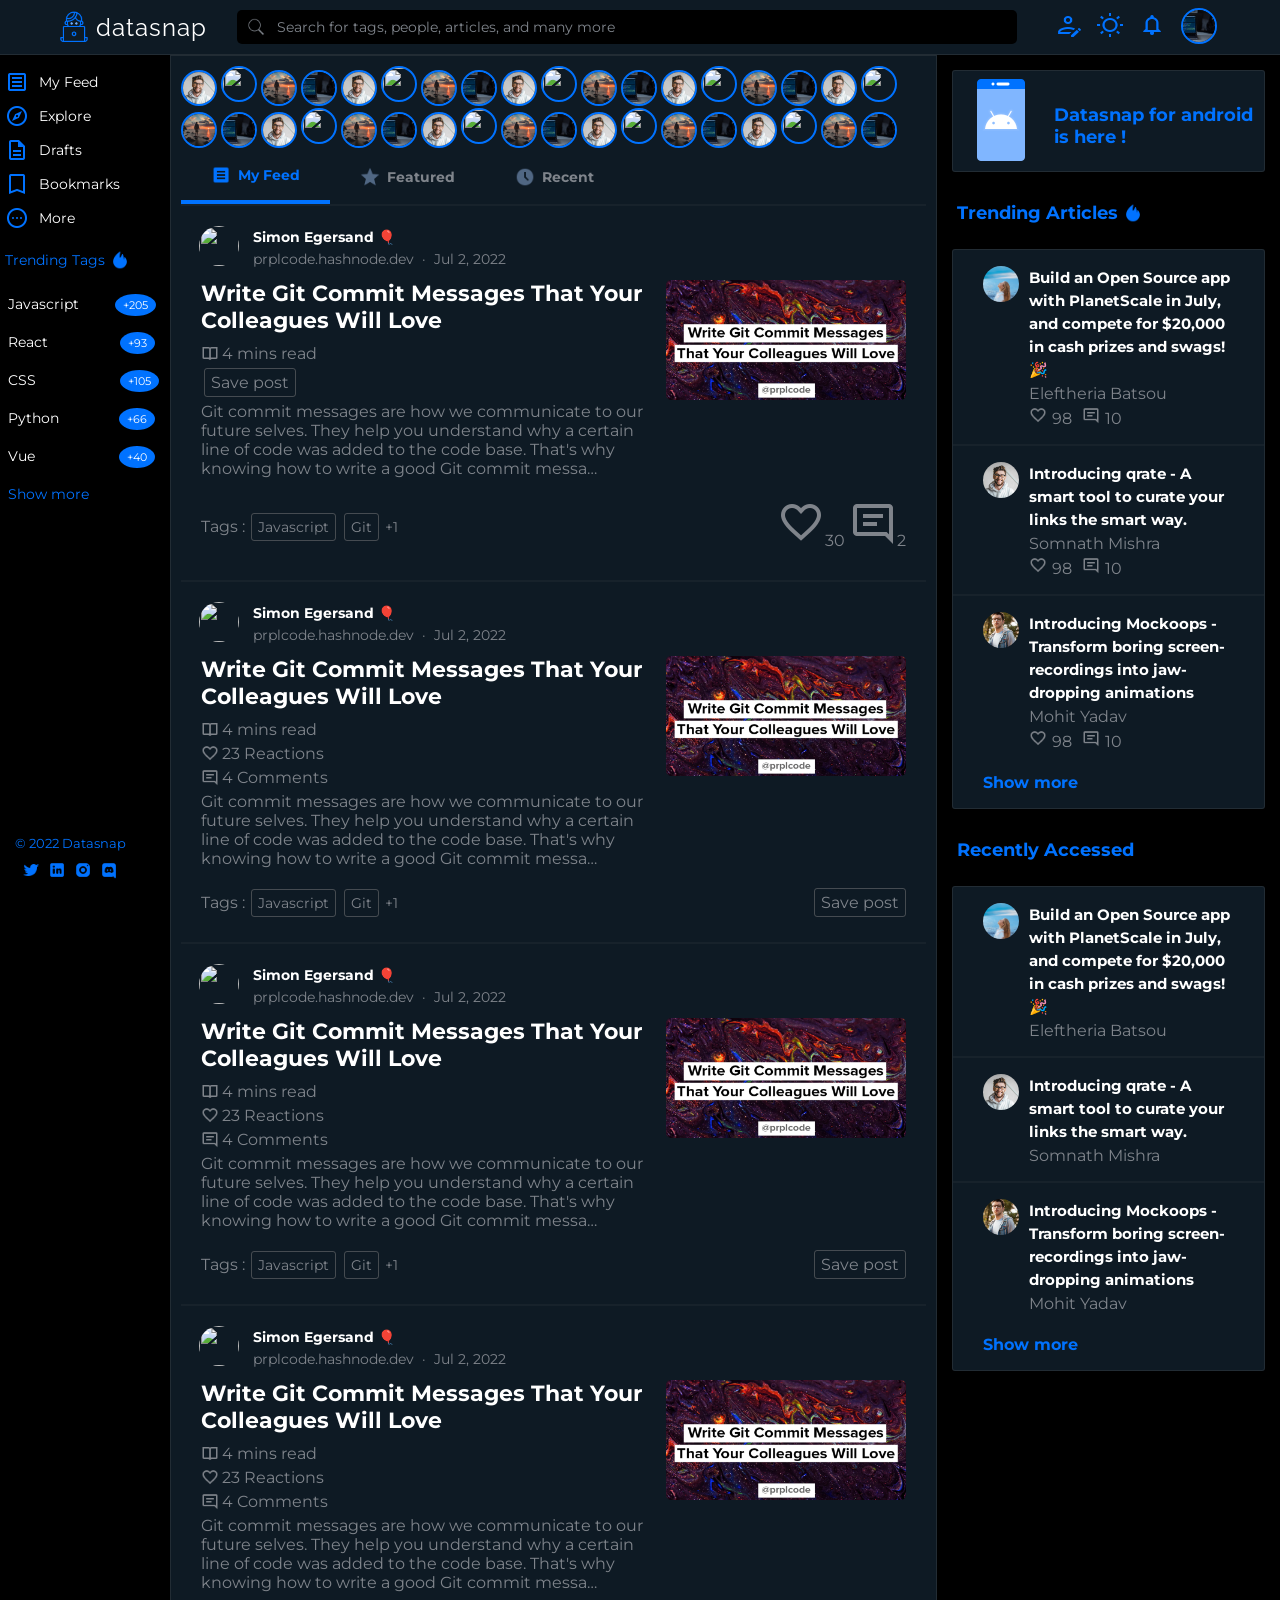
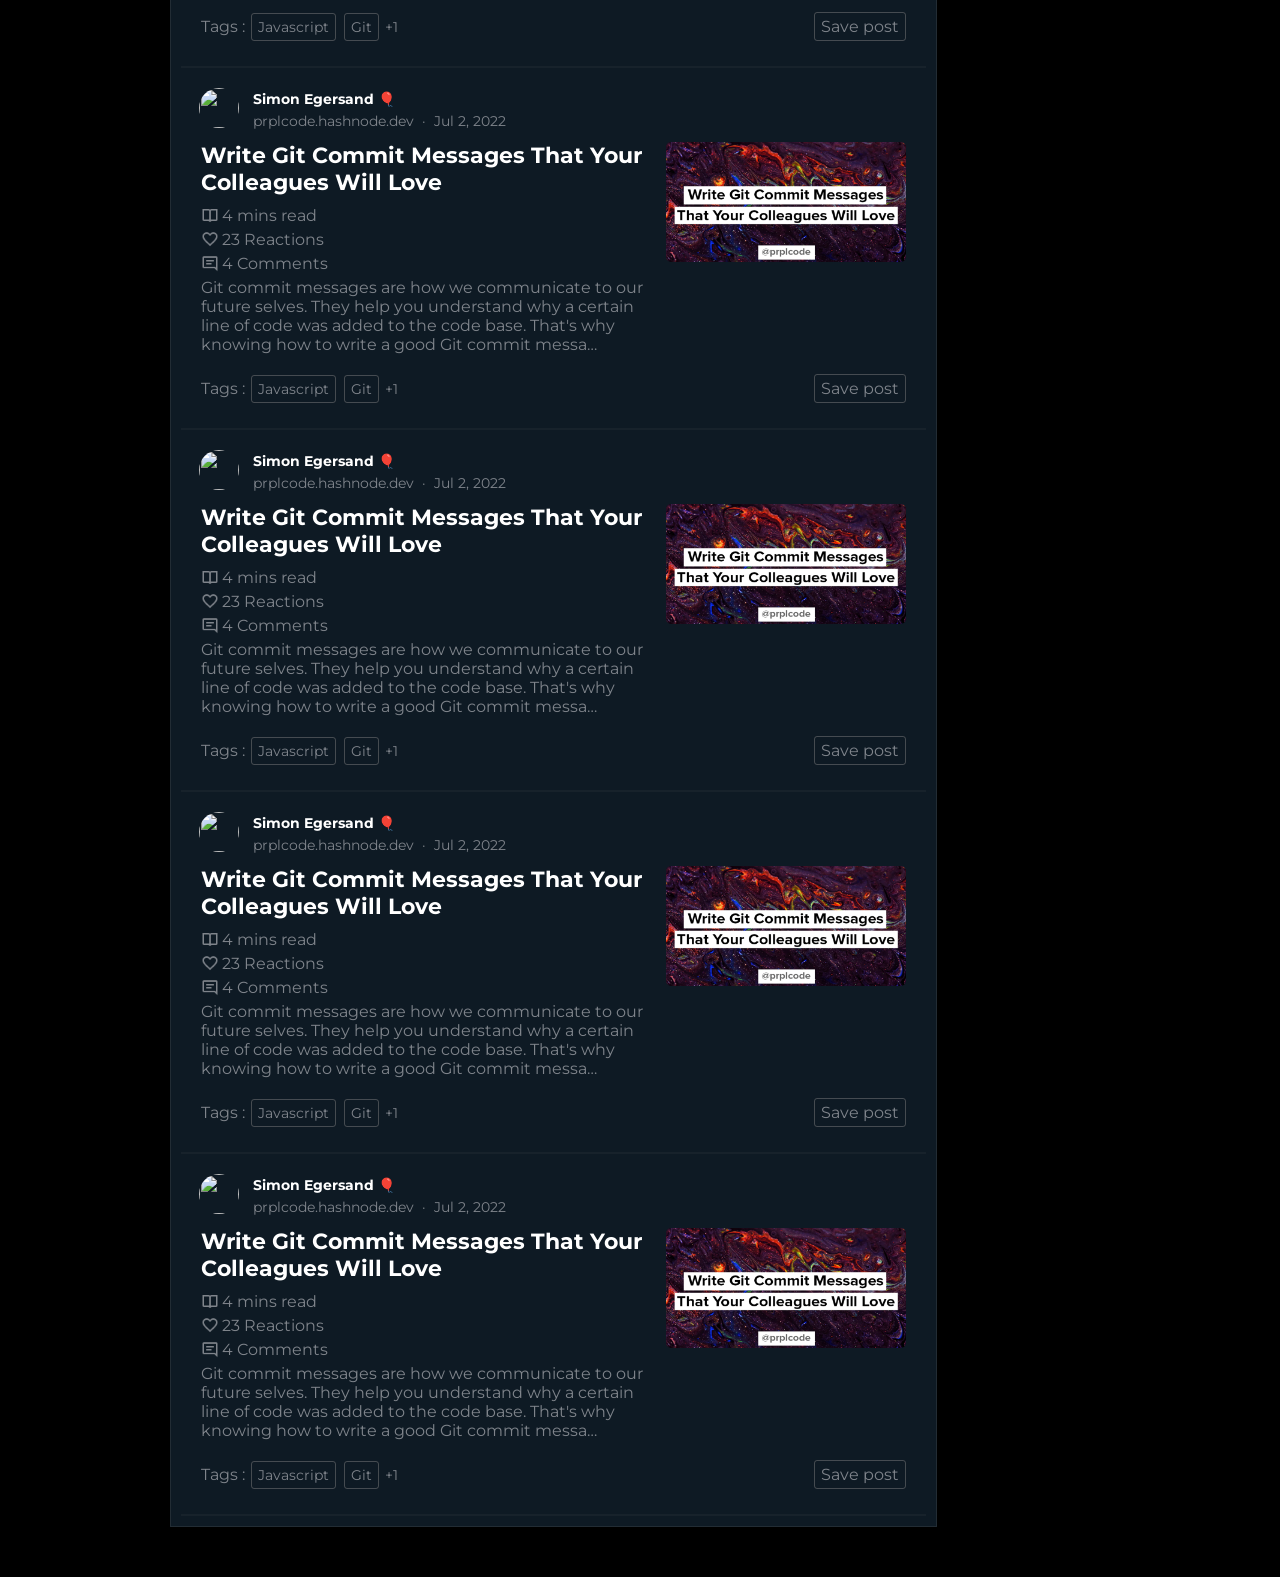
==== commit f56ef849: "Changed the position of like, comment and save." ====
--- a/index.html
+++ b/index.html
@@ -139,19 +139,59 @@
                     </div>
                     <div class="middle-container">
                         <div id="middle">
-                            <div class="tab">
-                                <div id="myfeed" class="tab-item">
-                                    <img src="rsc/icons8-activity-feed-24.png" alt="" id="myfeed-img">
-                                    <p id="myfeed-text">My Feed</p>
-                                </div>
-                                <div id="featured" class="tab-item">
-                                    <img src="rsc/icons8-star-24.png" alt="" id="featured-img">
-                                    <p id="featured-text">Featured</p>
-                                </div>
-                                <div id="recent" class="tab-item">
-                                    <img src="rsc/icons8-clock-24.png" alt="" id="recent-img">
-                                    <p id="recent-text">Recent</p>
-                                </div>
+                            <div class="top">
+                                <div class="story">
+                                    <img src="rsc/radu-florin-4_QFycgpC4c-unsplash.jpg" alt="" class = "profile-image">
+                                    <img src="rsc/jeffrey-keenan-pUhxoSapPFA-unsplash.jpg" alt="" class = "profile-image">
+                                    <img src="rsc/joshua-earle-ICE__bo2Vws-unsplash.jpg" alt="" class = "profile-image">
+                                    <img src="rsc/arnold-francisca-nPhl2x4fk2s-unsplash.jpg" alt="" class = "profile-image">
+                                    <img src="rsc/radu-florin-4_QFycgpC4c-unsplash.jpg" alt="" class = "profile-image">
+                                    <img src="rsc/jeffrey-keenan-pUhxoSapPFA-unsplash.jpg" alt="" class = "profile-image">
+                                    <img src="rsc/joshua-earle-ICE__bo2Vws-unsplash.jpg" alt="" class = "profile-image">
+                                    <img src="rsc/arnold-francisca-nPhl2x4fk2s-unsplash.jpg" alt="" class = "profile-image">
+                                    <img src="rsc/radu-florin-4_QFycgpC4c-unsplash.jpg" alt="" class = "profile-image">
+                                    <img src="rsc/jeffrey-keenan-pUhxoSapPFA-unsplash.jpg" alt="" class = "profile-image">
+                                    <img src="rsc/joshua-earle-ICE__bo2Vws-unsplash.jpg" alt="" class = "profile-image">
+                                    <img src="rsc/arnold-francisca-nPhl2x4fk2s-unsplash.jpg" alt="" class = "profile-image">
+                                    <img src="rsc/radu-florin-4_QFycgpC4c-unsplash.jpg" alt="" class = "profile-image">
+                                    <img src="rsc/jeffrey-keenan-pUhxoSapPFA-unsplash.jpg" alt="" class = "profile-image">
+                                    <img src="rsc/joshua-earle-ICE__bo2Vws-unsplash.jpg" alt="" class = "profile-image">
+                                    <img src="rsc/arnold-francisca-nPhl2x4fk2s-unsplash.jpg" alt="" class = "profile-image">
+                                    <img src="rsc/radu-florin-4_QFycgpC4c-unsplash.jpg" alt="" class = "profile-image">
+                                    <img src="rsc/jeffrey-keenan-pUhxoSapPFA-unsplash.jpg" alt="" class = "profile-image">
+                                    <img src="rsc/joshua-earle-ICE__bo2Vws-unsplash.jpg" alt="" class = "profile-image">
+                                    <img src="rsc/arnold-francisca-nPhl2x4fk2s-unsplash.jpg" alt="" class = "profile-image">
+                                    <img src="rsc/radu-florin-4_QFycgpC4c-unsplash.jpg" alt="" class = "profile-image">
+                                    <img src="rsc/jeffrey-keenan-pUhxoSapPFA-unsplash.jpg" alt="" class = "profile-image">
+                                    <img src="rsc/joshua-earle-ICE__bo2Vws-unsplash.jpg" alt="" class = "profile-image">
+                                    <img src="rsc/arnold-francisca-nPhl2x4fk2s-unsplash.jpg" alt="" class = "profile-image">
+                                    <img src="rsc/radu-florin-4_QFycgpC4c-unsplash.jpg" alt="" class = "profile-image">
+                                    <img src="rsc/jeffrey-keenan-pUhxoSapPFA-unsplash.jpg" alt="" class = "profile-image">
+                                    <img src="rsc/joshua-earle-ICE__bo2Vws-unsplash.jpg" alt="" class = "profile-image">
+                                    <img src="rsc/arnold-francisca-nPhl2x4fk2s-unsplash.jpg" alt="" class = "profile-image">
+                                    <img src="rsc/radu-florin-4_QFycgpC4c-unsplash.jpg" alt="" class = "profile-image">
+                                    <img src="rsc/jeffrey-keenan-pUhxoSapPFA-unsplash.jpg" alt="" class = "profile-image">
+                                    <img src="rsc/joshua-earle-ICE__bo2Vws-unsplash.jpg" alt="" class = "profile-image">
+                                    <img src="rsc/arnold-francisca-nPhl2x4fk2s-unsplash.jpg" alt="" class = "profile-image">
+                                    <img src="rsc/radu-florin-4_QFycgpC4c-unsplash.jpg" alt="" class = "profile-image">
+                                    <img src="rsc/jeffrey-keenan-pUhxoSapPFA-unsplash.jpg" alt="" class = "profile-image">
+                                    <img src="rsc/joshua-earle-ICE__bo2Vws-unsplash.jpg" alt="" class = "profile-image">
+                                    <img src="rsc/arnold-francisca-nPhl2x4fk2s-unsplash.jpg" alt="" class = "profile-image">
+                                </div>
+                                <div class="tab">
+                                    <div id="myfeed" class="tab-item">
+                                        <img src="rsc/icons8-activity-feed-24.png" alt="" id="myfeed-img">
+                                        <p id="myfeed-text">My Feed</p>
+                                    </div>
+                                    <div id="featured" class="tab-item">
+                                        <img src="rsc/icons8-star-24.png" alt="" id="featured-img">
+                                        <p id="featured-text">Featured</p>
+                                    </div>
+                                    <div id="recent" class="tab-item">
+                                        <img src="rsc/icons8-clock-24.png" alt="" id="recent-img">
+                                        <p id="recent-text">Recent</p>
+                                    </div>
+                            </div>
                             </div>
                             <div class="middle my-feed">
                                 <div class="articles">
@@ -174,36 +214,28 @@
                                                 <div class="read-reactions con">
                                                     <div class="read">
                                                         <img src="rsc/read.png" alt="">
-                                                        <p class="grey-text">4 mins <span class="temp grey-text">read</span></p>
-                                                    </div>
-                                                    <div>
-                                                        <img src="rsc/like.png" alt="like" class="like">
-                                                        <p class="grey-text">
-                                                            23 
-                                                            <span class="temp grey-text">Reactions</span>
-                                                        </p>
-                                                    </div>
-                                                    <div>
-                                                        <img src="rsc/comment.png" alt="comment" class="comment">
-                                                        <p class="grey-text">
-                                                            4 
-                                                            <span class="temp grey-text">Comments</span>
-                                                        </p>
-                                                    </div>
-                                                </div>
-                                                <p class="grey-text con">Git commit messages are how we communicate to our future selves. They help you understand why a certain line of code was added to the code base. That's why knowing how to write a good Git commit messa…</p>
-                                            </div>
-                                            <div>
-                                                <img src="rsc/image2" alt="" class="image">
-                                            </div>
-                                        </div>
-                                        <div class="tags-used">
-                                            <p class="used-tags grey-text reaction-item">Tags : 
-                                                <span class="used-tag grey-text">Javascript</span>
-                                                <span class="used-tag grey-text">Git</span>
-                                                <span class="used-tag grey-text num">+1</span>
-                                            </p>
-                                            <p class="save-button grey-text">Save post</p>
+                                                        <p class="grey-text">4 mins read</p>
+                                                    </div>
+                                                    <div>
+                                                        <p class="save-button grey-text">Save post</p>
+                                                    </div>
+                                                </div>
+                                                <p class="grey-text con">Git commit messages are how we communicate to our future selves. They help you understand why a certain line of code was added to the code base. That's why knowing how to write a good Git commit messa…</p>
+                                            </div>
+                                            <div>
+                                                <img src="rsc/image2" alt="" class="image">
+                                            </div>
+                                        </div>
+                                        <div class="tags-used">
+                                            <p class="used-tags grey-text reaction-item">Tags : 
+                                                <span class="used-tag grey-text">Javascript</span>
+                                                <span class="used-tag grey-text">Git</span>
+                                                <span class="used-tag grey-text num">+1</span>
+                                            </p>
+                                            <div class="reaction">
+                                                <span class="grey-text"><img src="rsc/like.png" alt="">30</span>
+                                                <span class="grey-text"><img src="rsc/comment.png" alt="">2</span>
+                                            </div>
                                         </div>
                                     </div>
                                     <div class="article">
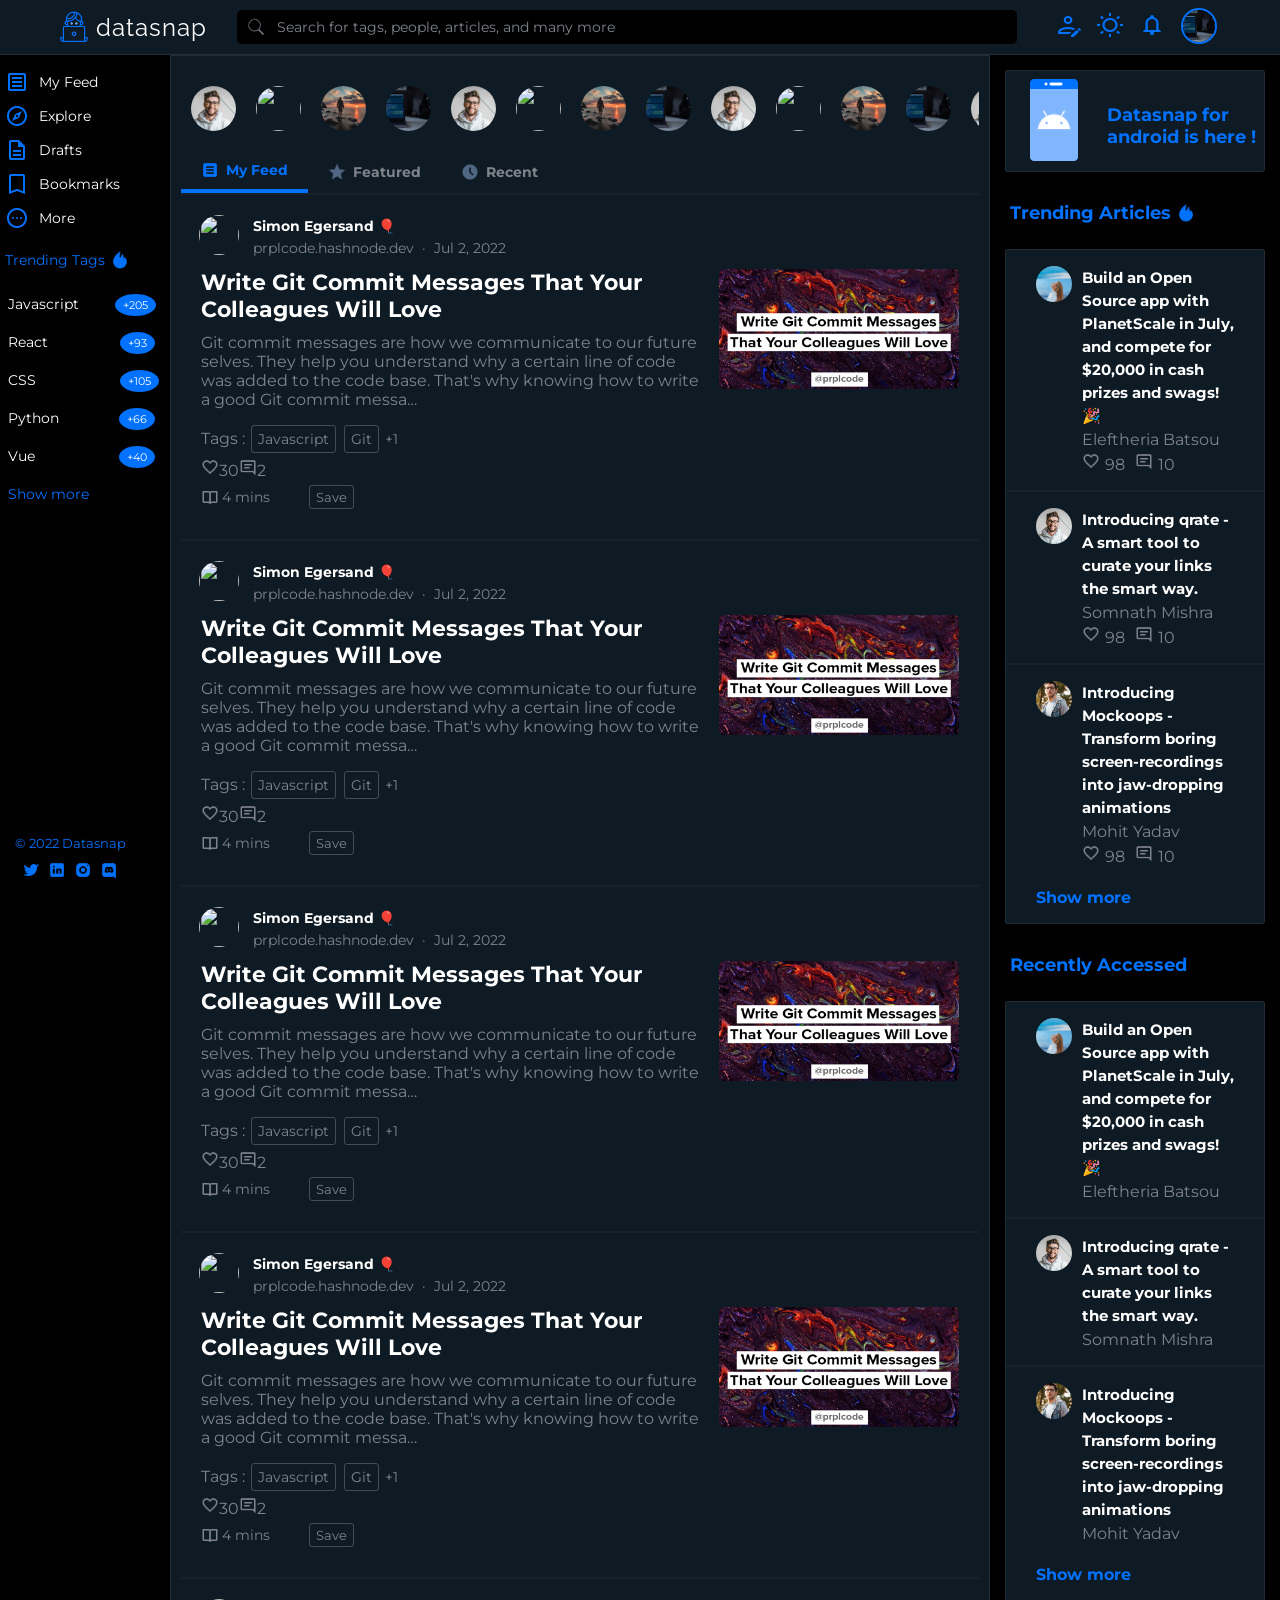
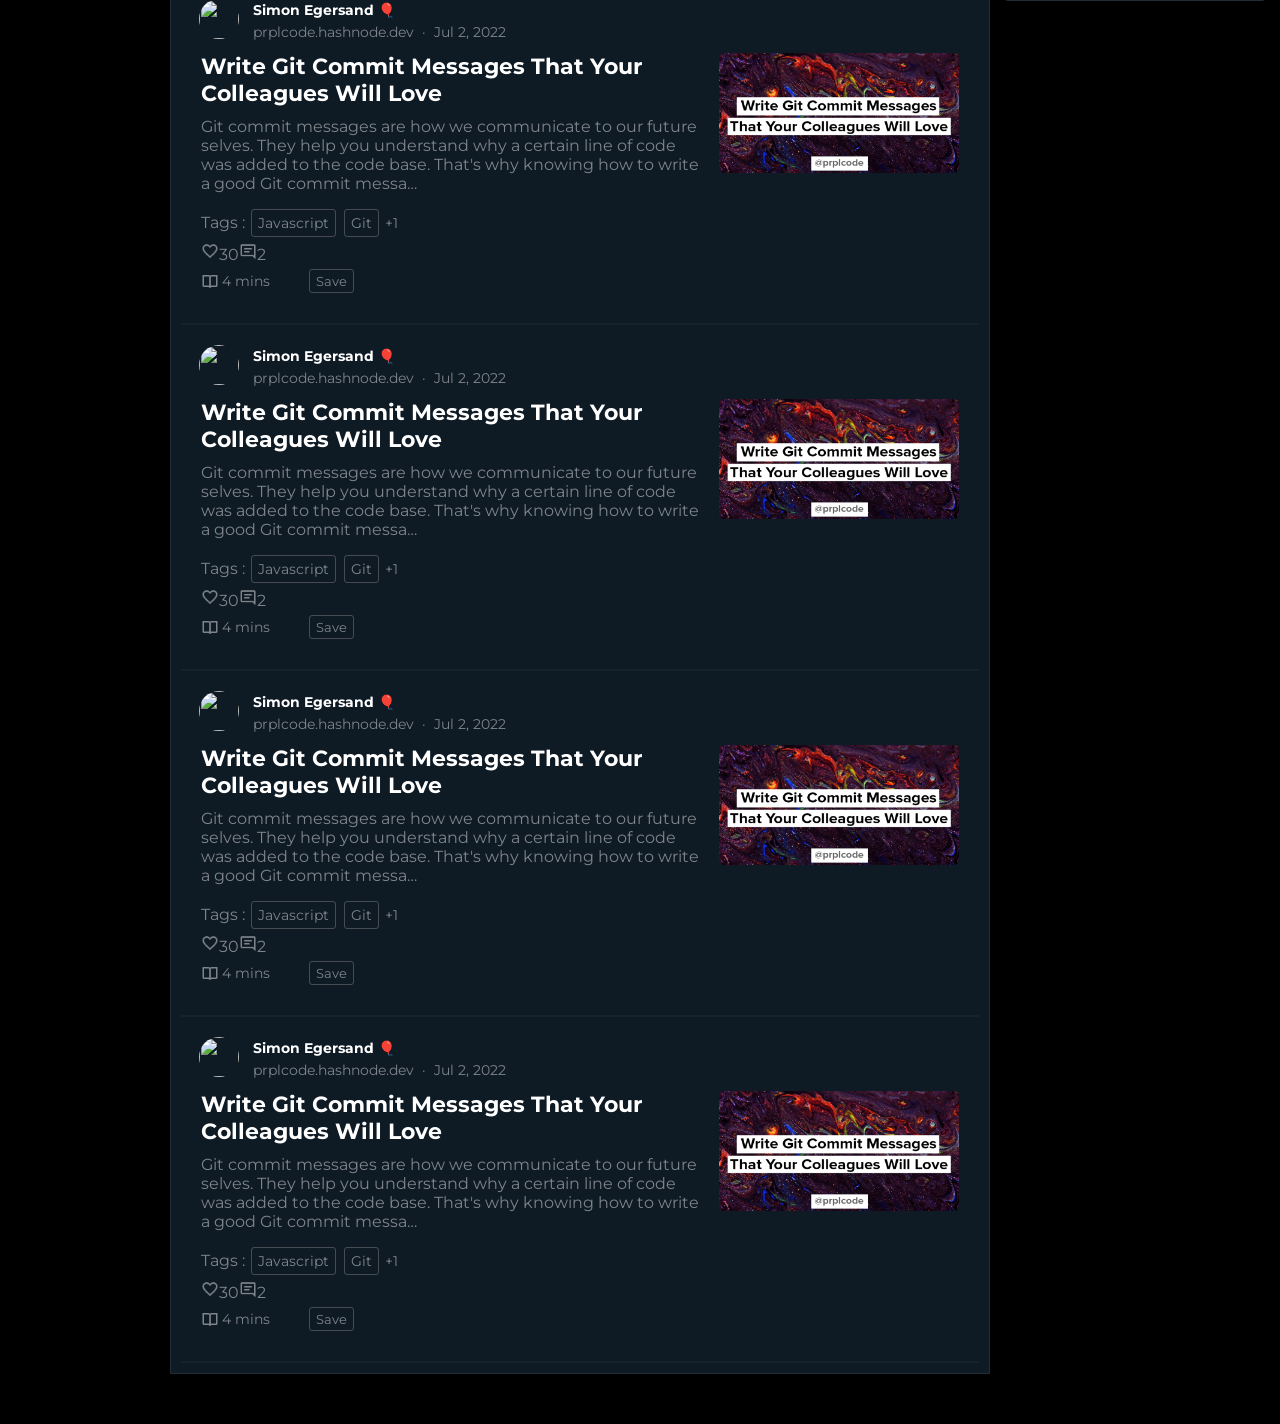
==== commit 19f48ef3: "Update index.html" ====
--- a/index.html
+++ b/index.html
@@ -23,15 +23,15 @@
                 </div>
                 <div class="first-half-item">
                     <img src="rsc/explore.png" alt="" class="bw">
-                    <a href=""><p>Explore</p></a>
+                    <a href="explore-index.html"><p>Explore</p></a>
                 </div>
                 <div class="first-half-item">
                     <img src="rsc/draft.png" alt="" class="bw">
-                    <a href=""><p>Drafts</p></a>
+                    <a href="drafts-index.html"><p>Drafts</p></a>
                 </div>
                 <div class="first-half-item">
                     <img src="rsc/bookmark.png" alt="" class="bw">
-                    <a href=""><p>Bookmarks</p></a>
+                    <a href="bookmarks-index.html"><p>Bookmarks</p></a>
                 </div>
                 <div class="first-half-item">
                     <img src="rsc/search.png" alt="" class="bw">
@@ -95,15 +95,15 @@
                                 </div>
                                 <div class="first-half-item">
                                     <img src="rsc/explore.png" alt="" class="bw">
-                                    <a href=""><p>Explore</p></a>
+                                    <a href="explore-index.html"><p>Explore</p></a>
                                 </div>
                                 <div class="first-half-item">
                                     <img src="rsc/draft.png" alt="" class="bw">
-                                    <a href=""><p>Drafts</p></a>
+                                    <a href="drafts-index.html"><p>Drafts</p></a>
                                 </div>
                                 <div class="first-half-item">
                                     <img src="rsc/bookmark.png" alt="" class="bw">
-                                    <a href=""><p>Bookmarks</p></a>
+                                    <a href="bookmarks-index.html"><p>Bookmarks</p></a>
                                 </div>
                                 <div class="first-half-item">
                                     <img src="rsc/more.png" alt="" class="bw">
@@ -211,388 +211,348 @@
                                         <div class="article-content">
                                             <div class="content">
                                                 <h3 class="con">Write Git Commit Messages That Your Colleagues Will Love</h3>
-                                                <div class="read-reactions con">
-                                                    <div class="read">
-                                                        <img src="rsc/read.png" alt="">
-                                                        <p class="grey-text">4 mins read</p>
-                                                    </div>
-                                                    <div>
-                                                        <p class="save-button grey-text">Save post</p>
-                                                    </div>
-                                                </div>
-                                                <p class="grey-text con">Git commit messages are how we communicate to our future selves. They help you understand why a certain line of code was added to the code base. That's why knowing how to write a good Git commit messa…</p>
-                                            </div>
-                                            <div>
-                                                <img src="rsc/image2" alt="" class="image">
-                                            </div>
-                                        </div>
-                                        <div class="tags-used">
-                                            <p class="used-tags grey-text reaction-item">Tags : 
-                                                <span class="used-tag grey-text">Javascript</span>
-                                                <span class="used-tag grey-text">Git</span>
-                                                <span class="used-tag grey-text num">+1</span>
-                                            </p>
+                                                <p class="grey-text con">Git commit messages are how we communicate to our future selves. They help you understand why a certain line of code was added to the code base. That's why knowing how to write a good Git commit messa…</p>
+                                            </div>
+                                            <div>
+                                                <img src="rsc/image2" alt="" class="image">
+                                            </div>
+                                        </div>
+                                        <div class="tags-used">
+                                            <div class="used-tags grey-text reaction-item">Tags : 
+                                                <span class="used-tag grey-text">Javascript</span>
+                                                <span class="used-tag grey-text">Git</span>
+                                                <span class="used-tag grey-text num">+1</span>
+                                            </div>
+                                        </div>
+                                        <div class="read-reactions">
                                             <div class="reaction">
                                                 <span class="grey-text"><img src="rsc/like.png" alt="">30</span>
                                                 <span class="grey-text"><img src="rsc/comment.png" alt="">2</span>
                                             </div>
-                                        </div>
-                                    </div>
-                                    <div class="article">
-                                        <div class="profile">
-                                            <div>
-                                                <img src="rsc/jeffrey-keenan-pUhxoSapPFA-unsplash.jpg" alt="" class="profile-image">
-                                            </div>
-                                            <div class="info">
-                                                <h4><a href="">Simon Egersand 🎈</a></h4>
-                                                <p class="grey-text">prplcode.hashnode.dev
-                                                    &nbsp;·&nbsp;
-                                                    Jul 2, 2022
-                                                </p>
-                                            </div>
-                                        </div>
-                                        <div class="article-content">
-                                            <div class="content">
-                                                <h3 class="con">Write Git Commit Messages That Your Colleagues Will Love</h3>
-                                                <div class="read-reactions con">
-                                                    <div class="read">
-                                                        <img src="rsc/read.png" alt="">
-                                                        <p class="grey-text">4 mins <span class="temp grey-text">read</span></p>
-                                                    </div>
-                                                    <div>
-                                                        <img src="rsc/like.png" alt="like" class="like">
-                                                        <p class="grey-text">
-                                                            23 
-                                                            <span class="temp grey-text">Reactions</span>
-                                                        </p>
-                                                    </div>
-                                                    <div>
-                                                        <img src="rsc/comment.png" alt="comment" class="comment">
-                                                        <p class="grey-text">
-                                                            4 
-                                                            <span class="temp grey-text">Comments</span>
-                                                        </p>
-                                                    </div>
-                                                </div>
-                                                <p class="grey-text con">Git commit messages are how we communicate to our future selves. They help you understand why a certain line of code was added to the code base. That's why knowing how to write a good Git commit messa…</p>
-                                            </div>
-                                            <div>
-                                                <img src="rsc/image2" alt="" class="image">
-                                            </div>
-                                        </div>
-                                        <div class="tags-used">
-                                            <p class="used-tags grey-text reaction-item">Tags : 
-                                                <span class="used-tag grey-text">Javascript</span>
-                                                <span class="used-tag grey-text">Git</span>
-                                                <span class="used-tag grey-text num">+1</span>
-                                            </p>
-                                            <p class="save-button grey-text">Save post</p>
-                                        </div>
-                                    </div>
-                                    <div class="article">
-                                        <div class="profile">
-                                            <div>
-                                                <img src="rsc/jeffrey-keenan-pUhxoSapPFA-unsplash.jpg" alt="" class="profile-image">
-                                            </div>
-                                            <div class="info">
-                                                <h4><a href="">Simon Egersand 🎈</a></h4>
-                                                <p class="grey-text">prplcode.hashnode.dev
-                                                    &nbsp;·&nbsp;
-                                                    Jul 2, 2022
-                                                </p>
-                                            </div>
-                                        </div>
-                                        <div class="article-content">
-                                            <div class="content">
-                                                <h3 class="con">Write Git Commit Messages That Your Colleagues Will Love</h3>
-                                                <div class="read-reactions con">
-                                                    <div class="read">
-                                                        <img src="rsc/read.png" alt="">
-                                                        <p class="grey-text">4 mins <span class="temp grey-text">read</span></p>
-                                                    </div>
-                                                    <div>
-                                                        <img src="rsc/like.png" alt="like" class="like">
-                                                        <p class="grey-text">
-                                                            23 
-                                                            <span class="temp grey-text">Reactions</span>
-                                                        </p>
-                                                    </div>
-                                                    <div>
-                                                        <img src="rsc/comment.png" alt="comment" class="comment">
-                                                        <p class="grey-text">
-                                                            4 
-                                                            <span class="temp grey-text">Comments</span>
-                                                        </p>
-                                                    </div>
-                                                </div>
-                                                <p class="grey-text con">Git commit messages are how we communicate to our future selves. They help you understand why a certain line of code was added to the code base. That's why knowing how to write a good Git commit messa…</p>
-                                            </div>
-                                            <div>
-                                                <img src="rsc/image2" alt="" class="image">
-                                            </div>
-                                        </div>
-                                        <div class="tags-used">
-                                            <p class="used-tags grey-text reaction-item">Tags : 
-                                                <span class="used-tag grey-text">Javascript</span>
-                                                <span class="used-tag grey-text">Git</span>
-                                                <span class="used-tag grey-text num">+1</span>
-                                            </p>
-                                            <p class="save-button grey-text">Save post</p>
-                                        </div>
-                                    </div>
-                                    <div class="article">
-                                        <div class="profile">
-                                            <div>
-                                                <img src="rsc/jeffrey-keenan-pUhxoSapPFA-unsplash.jpg" alt="" class="profile-image">
-                                            </div>
-                                            <div class="info">
-                                                <h4><a href="">Simon Egersand 🎈</a></h4>
-                                                <p class="grey-text">prplcode.hashnode.dev
-                                                    &nbsp;·&nbsp;
-                                                    Jul 2, 2022
-                                                </p>
-                                            </div>
-                                        </div>
-                                        <div class="article-content">
-                                            <div class="content">
-                                                <h3 class="con">Write Git Commit Messages That Your Colleagues Will Love</h3>
-                                                <div class="read-reactions con">
-                                                    <div class="read">
-                                                        <img src="rsc/read.png" alt="">
-                                                        <p class="grey-text">4 mins <span class="temp grey-text">read</span></p>
-                                                    </div>
-                                                    <div>
-                                                        <img src="rsc/like.png" alt="like" class="like">
-                                                        <p class="grey-text">
-                                                            23 
-                                                            <span class="temp grey-text">Reactions</span>
-                                                        </p>
-                                                    </div>
-                                                    <div>
-                                                        <img src="rsc/comment.png" alt="comment" class="comment">
-                                                        <p class="grey-text">
-                                                            4 
-                                                            <span class="temp grey-text">Comments</span>
-                                                        </p>
-                                                    </div>
-                                                </div>
-                                                <p class="grey-text con">Git commit messages are how we communicate to our future selves. They help you understand why a certain line of code was added to the code base. That's why knowing how to write a good Git commit messa…</p>
-                                            </div>
-                                            <div>
-                                                <img src="rsc/image2" alt="" class="image">
-                                            </div>
-                                        </div>
-                                        <div class="tags-used">
-                                            <p class="used-tags grey-text reaction-item">Tags : 
-                                                <span class="used-tag grey-text">Javascript</span>
-                                                <span class="used-tag grey-text">Git</span>
-                                                <span class="used-tag grey-text num">+1</span>
-                                            </p>
-                                            <p class="save-button grey-text">Save post</p>
-                                        </div>
-                                    </div>
-                                    <div class="article">
-                                        <div class="profile">
-                                            <div>
-                                                <img src="rsc/jeffrey-keenan-pUhxoSapPFA-unsplash.jpg" alt="" class="profile-image">
-                                            </div>
-                                            <div class="info">
-                                                <h4><a href="">Simon Egersand 🎈</a></h4>
-                                                <p class="grey-text">prplcode.hashnode.dev
-                                                    &nbsp;·&nbsp;
-                                                    Jul 2, 2022
-                                                </p>
-                                            </div>
-                                        </div>
-                                        <div class="article-content">
-                                            <div class="content">
-                                                <h3 class="con">Write Git Commit Messages That Your Colleagues Will Love</h3>
-                                                <div class="read-reactions con">
-                                                    <div class="read">
-                                                        <img src="rsc/read.png" alt="">
-                                                        <p class="grey-text">4 mins <span class="temp grey-text">read</span></p>
-                                                    </div>
-                                                    <div>
-                                                        <img src="rsc/like.png" alt="like" class="like">
-                                                        <p class="grey-text">
-                                                            23 
-                                                            <span class="temp grey-text">Reactions</span>
-                                                        </p>
-                                                    </div>
-                                                    <div>
-                                                        <img src="rsc/comment.png" alt="comment" class="comment">
-                                                        <p class="grey-text">
-                                                            4 
-                                                            <span class="temp grey-text">Comments</span>
-                                                        </p>
-                                                    </div>
-                                                </div>
-                                                <p class="grey-text con">Git commit messages are how we communicate to our future selves. They help you understand why a certain line of code was added to the code base. That's why knowing how to write a good Git commit messa…</p>
-                                            </div>
-                                            <div>
-                                                <img src="rsc/image2" alt="" class="image">
-                                            </div>
-                                        </div>
-                                        <div class="tags-used">
-                                            <p class="used-tags grey-text reaction-item">Tags : 
-                                                <span class="used-tag grey-text">Javascript</span>
-                                                <span class="used-tag grey-text">Git</span>
-                                                <span class="used-tag grey-text num">+1</span>
-                                            </p>
-                                            <p class="save-button grey-text">Save post</p>
-                                        </div>
-                                    </div>
-                                    <div class="article">
-                                        <div class="profile">
-                                            <div>
-                                                <img src="rsc/jeffrey-keenan-pUhxoSapPFA-unsplash.jpg" alt="" class="profile-image">
-                                            </div>
-                                            <div class="info">
-                                                <h4><a href="">Simon Egersand 🎈</a></h4>
-                                                <p class="grey-text">prplcode.hashnode.dev
-                                                    &nbsp;·&nbsp;
-                                                    Jul 2, 2022
-                                                </p>
-                                            </div>
-                                        </div>
-                                        <div class="article-content">
-                                            <div class="content">
-                                                <h3 class="con">Write Git Commit Messages That Your Colleagues Will Love</h3>
-                                                <div class="read-reactions con">
-                                                    <div class="read">
-                                                        <img src="rsc/read.png" alt="">
-                                                        <p class="grey-text">4 mins <span class="temp grey-text">read</span></p>
-                                                    </div>
-                                                    <div>
-                                                        <img src="rsc/like.png" alt="like" class="like">
-                                                        <p class="grey-text">
-                                                            23 
-                                                            <span class="temp grey-text">Reactions</span>
-                                                        </p>
-                                                    </div>
-                                                    <div>
-                                                        <img src="rsc/comment.png" alt="comment" class="comment">
-                                                        <p class="grey-text">
-                                                            4 
-                                                            <span class="temp grey-text">Comments</span>
-                                                        </p>
-                                                    </div>
-                                                </div>
-                                                <p class="grey-text con">Git commit messages are how we communicate to our future selves. They help you understand why a certain line of code was added to the code base. That's why knowing how to write a good Git commit messa…</p>
-                                            </div>
-                                            <div>
-                                                <img src="rsc/image2" alt="" class="image">
-                                            </div>
-                                        </div>
-                                        <div class="tags-used">
-                                            <p class="used-tags grey-text reaction-item">Tags : 
-                                                <span class="used-tag grey-text">Javascript</span>
-                                                <span class="used-tag grey-text">Git</span>
-                                                <span class="used-tag grey-text num">+1</span>
-                                            </p>
-                                            <p class="save-button grey-text">Save post</p>
-                                        </div>
-                                    </div>
-                                    <div class="article">
-                                        <div class="profile">
-                                            <div>
-                                                <img src="rsc/jeffrey-keenan-pUhxoSapPFA-unsplash.jpg" alt="" class="profile-image">
-                                            </div>
-                                            <div class="info">
-                                                <h4><a href="">Simon Egersand 🎈</a></h4>
-                                                <p class="grey-text">prplcode.hashnode.dev
-                                                    &nbsp;·&nbsp;
-                                                    Jul 2, 2022
-                                                </p>
-                                            </div>
-                                        </div>
-                                        <div class="article-content">
-                                            <div class="content">
-                                                <h3 class="con">Write Git Commit Messages That Your Colleagues Will Love</h3>
-                                                <div class="read-reactions con">
-                                                    <div class="read">
-                                                        <img src="rsc/read.png" alt="">
-                                                        <p class="grey-text">4 mins <span class="temp grey-text">read</span></p>
-                                                    </div>
-                                                    <div>
-                                                        <img src="rsc/like.png" alt="like" class="like">
-                                                        <p class="grey-text">
-                                                            23 
-                                                            <span class="temp grey-text">Reactions</span>
-                                                        </p>
-                                                    </div>
-                                                    <div>
-                                                        <img src="rsc/comment.png" alt="comment" class="comment">
-                                                        <p class="grey-text">
-                                                            4 
-                                                            <span class="temp grey-text">Comments</span>
-                                                        </p>
-                                                    </div>
-                                                </div>
-                                                <p class="grey-text con">Git commit messages are how we communicate to our future selves. They help you understand why a certain line of code was added to the code base. That's why knowing how to write a good Git commit messa…</p>
-                                            </div>
-                                            <div>
-                                                <img src="rsc/image2" alt="" class="image">
-                                            </div>
-                                        </div>
-                                        <div class="tags-used">
-                                            <p class="used-tags grey-text reaction-item">Tags : 
-                                                <span class="used-tag grey-text">Javascript</span>
-                                                <span class="used-tag grey-text">Git</span>
-                                                <span class="used-tag grey-text num">+1</span>
-                                            </p>
-                                            <p class="save-button grey-text">Save post</p>
-                                        </div>
-                                    </div>
-                                    <div class="article">
-                                        <div class="profile">
-                                            <div>
-                                                <img src="rsc/jeffrey-keenan-pUhxoSapPFA-unsplash.jpg" alt="" class="profile-image">
-                                            </div>
-                                            <div class="info">
-                                                <h4><a href="">Simon Egersand 🎈</a></h4>
-                                                <p class="grey-text">prplcode.hashnode.dev
-                                                    &nbsp;·&nbsp;
-                                                    Jul 2, 2022
-                                                </p>
-                                            </div>
-                                        </div>
-                                        <div class="article-content">
-                                            <div class="content">
-                                                <h3 class="con">Write Git Commit Messages That Your Colleagues Will Love</h3>
-                                                <div class="read-reactions con">
-                                                    <div class="read">
-                                                        <img src="rsc/read.png" alt="">
-                                                        <p class="grey-text">4 mins <span class="temp grey-text">read</span></p>
-                                                    </div>
-                                                    <div>
-                                                        <img src="rsc/like.png" alt="like" class="like">
-                                                        <p class="grey-text">
-                                                            23 
-                                                            <span class="temp grey-text">Reactions</span>
-                                                        </p>
-                                                    </div>
-                                                    <div>
-                                                        <img src="rsc/comment.png" alt="comment" class="comment">
-                                                        <p class="grey-text">
-                                                            4 
-                                                            <span class="temp grey-text">Comments</span>
-                                                        </p>
-                                                    </div>
-                                                </div>
-                                                <p class="grey-text con">Git commit messages are how we communicate to our future selves. They help you understand why a certain line of code was added to the code base. That's why knowing how to write a good Git commit messa…</p>
-                                            </div>
-                                            <div>
-                                                <img src="rsc/image2" alt="" class="image">
-                                            </div>
-                                        </div>
-                                        <div class="tags-used">
-                                            <p class="used-tags grey-text reaction-item">Tags : 
-                                                <span class="used-tag grey-text">Javascript</span>
-                                                <span class="used-tag grey-text">Git</span>
-                                                <span class="used-tag grey-text num">+1</span>
-                                            </p>
-                                            <p class="save-button grey-text">Save post</p>
+                                            <div class="read-save">
+                                                <div class="read">
+                                                    <img src="rsc/read.png" alt="">
+                                                    <p class="grey-text">4 mins</p>
+                                                </div>
+                                                <div>
+                                                    <p class="save-button grey-text">Save</p>
+                                                </div>
+                                            </div>
+                                        </div>
+                                    </div>
+                                    <div class="article">
+                                        <div class="profile">
+                                            <div>
+                                                <img src="rsc/jeffrey-keenan-pUhxoSapPFA-unsplash.jpg" alt="" class="profile-image">
+                                            </div>
+                                            <div class="info">
+                                                <h4><a href="">Simon Egersand 🎈</a></h4>
+                                                <p class="grey-text">prplcode.hashnode.dev
+                                                    &nbsp;·&nbsp;
+                                                    Jul 2, 2022
+                                                </p>
+                                            </div>
+                                        </div>
+                                        <div class="article-content">
+                                            <div class="content">
+                                                <h3 class="con">Write Git Commit Messages That Your Colleagues Will Love</h3>
+                                                <p class="grey-text con">Git commit messages are how we communicate to our future selves. They help you understand why a certain line of code was added to the code base. That's why knowing how to write a good Git commit messa…</p>
+                                            </div>
+                                            <div>
+                                                <img src="rsc/image2" alt="" class="image">
+                                            </div>
+                                        </div>
+                                        <div class="tags-used">
+                                            <div class="used-tags grey-text reaction-item">Tags : 
+                                                <span class="used-tag grey-text">Javascript</span>
+                                                <span class="used-tag grey-text">Git</span>
+                                                <span class="used-tag grey-text num">+1</span>
+                                            </div>
+                                        </div>
+                                        <div class="read-reactions">
+                                            <div class="reaction">
+                                                <span class="grey-text"><img src="rsc/like.png" alt="">30</span>
+                                                <span class="grey-text"><img src="rsc/comment.png" alt="">2</span>
+                                            </div>
+                                            <div class="read-save">
+                                                <div class="read">
+                                                    <img src="rsc/read.png" alt="">
+                                                    <p class="grey-text">4 mins</p>
+                                                </div>
+                                                <div>
+                                                    <p class="save-button grey-text">Save</p>
+                                                </div>
+                                            </div>
+                                        </div>
+                                    </div>
+                                    <div class="article">
+                                        <div class="profile">
+                                            <div>
+                                                <img src="rsc/jeffrey-keenan-pUhxoSapPFA-unsplash.jpg" alt="" class="profile-image">
+                                            </div>
+                                            <div class="info">
+                                                <h4><a href="">Simon Egersand 🎈</a></h4>
+                                                <p class="grey-text">prplcode.hashnode.dev
+                                                    &nbsp;·&nbsp;
+                                                    Jul 2, 2022
+                                                </p>
+                                            </div>
+                                        </div>
+                                        <div class="article-content">
+                                            <div class="content">
+                                                <h3 class="con">Write Git Commit Messages That Your Colleagues Will Love</h3>
+                                                <p class="grey-text con">Git commit messages are how we communicate to our future selves. They help you understand why a certain line of code was added to the code base. That's why knowing how to write a good Git commit messa…</p>
+                                            </div>
+                                            <div>
+                                                <img src="rsc/image2" alt="" class="image">
+                                            </div>
+                                        </div>
+                                        <div class="tags-used">
+                                            <div class="used-tags grey-text reaction-item">Tags : 
+                                                <span class="used-tag grey-text">Javascript</span>
+                                                <span class="used-tag grey-text">Git</span>
+                                                <span class="used-tag grey-text num">+1</span>
+                                            </div>
+                                        </div>
+                                        <div class="read-reactions">
+                                            <div class="reaction">
+                                                <span class="grey-text"><img src="rsc/like.png" alt="">30</span>
+                                                <span class="grey-text"><img src="rsc/comment.png" alt="">2</span>
+                                            </div>
+                                            <div class="read-save">
+                                                <div class="read">
+                                                    <img src="rsc/read.png" alt="">
+                                                    <p class="grey-text">4 mins</p>
+                                                </div>
+                                                <div>
+                                                    <p class="save-button grey-text">Save</p>
+                                                </div>
+                                            </div>
+                                        </div>
+                                    </div>
+                                    <div class="article">
+                                        <div class="profile">
+                                            <div>
+                                                <img src="rsc/jeffrey-keenan-pUhxoSapPFA-unsplash.jpg" alt="" class="profile-image">
+                                            </div>
+                                            <div class="info">
+                                                <h4><a href="">Simon Egersand 🎈</a></h4>
+                                                <p class="grey-text">prplcode.hashnode.dev
+                                                    &nbsp;·&nbsp;
+                                                    Jul 2, 2022
+                                                </p>
+                                            </div>
+                                        </div>
+                                        <div class="article-content">
+                                            <div class="content">
+                                                <h3 class="con">Write Git Commit Messages That Your Colleagues Will Love</h3>
+                                                <p class="grey-text con">Git commit messages are how we communicate to our future selves. They help you understand why a certain line of code was added to the code base. That's why knowing how to write a good Git commit messa…</p>
+                                            </div>
+                                            <div>
+                                                <img src="rsc/image2" alt="" class="image">
+                                            </div>
+                                        </div>
+                                        <div class="tags-used">
+                                            <div class="used-tags grey-text reaction-item">Tags : 
+                                                <span class="used-tag grey-text">Javascript</span>
+                                                <span class="used-tag grey-text">Git</span>
+                                                <span class="used-tag grey-text num">+1</span>
+                                            </div>
+                                        </div>
+                                        <div class="read-reactions">
+                                            <div class="reaction">
+                                                <span class="grey-text"><img src="rsc/like.png" alt="">30</span>
+                                                <span class="grey-text"><img src="rsc/comment.png" alt="">2</span>
+                                            </div>
+                                            <div class="read-save">
+                                                <div class="read">
+                                                    <img src="rsc/read.png" alt="">
+                                                    <p class="grey-text">4 mins</p>
+                                                </div>
+                                                <div>
+                                                    <p class="save-button grey-text">Save</p>
+                                                </div>
+                                            </div>
+                                        </div>
+                                    </div>
+                                    <div class="article">
+                                        <div class="profile">
+                                            <div>
+                                                <img src="rsc/jeffrey-keenan-pUhxoSapPFA-unsplash.jpg" alt="" class="profile-image">
+                                            </div>
+                                            <div class="info">
+                                                <h4><a href="">Simon Egersand 🎈</a></h4>
+                                                <p class="grey-text">prplcode.hashnode.dev
+                                                    &nbsp;·&nbsp;
+                                                    Jul 2, 2022
+                                                </p>
+                                            </div>
+                                        </div>
+                                        <div class="article-content">
+                                            <div class="content">
+                                                <h3 class="con">Write Git Commit Messages That Your Colleagues Will Love</h3>
+                                                <p class="grey-text con">Git commit messages are how we communicate to our future selves. They help you understand why a certain line of code was added to the code base. That's why knowing how to write a good Git commit messa…</p>
+                                            </div>
+                                            <div>
+                                                <img src="rsc/image2" alt="" class="image">
+                                            </div>
+                                        </div>
+                                        <div class="tags-used">
+                                            <div class="used-tags grey-text reaction-item">Tags : 
+                                                <span class="used-tag grey-text">Javascript</span>
+                                                <span class="used-tag grey-text">Git</span>
+                                                <span class="used-tag grey-text num">+1</span>
+                                            </div>
+                                        </div>
+                                        <div class="read-reactions">
+                                            <div class="reaction">
+                                                <span class="grey-text"><img src="rsc/like.png" alt="">30</span>
+                                                <span class="grey-text"><img src="rsc/comment.png" alt="">2</span>
+                                            </div>
+                                            <div class="read-save">
+                                                <div class="read">
+                                                    <img src="rsc/read.png" alt="">
+                                                    <p class="grey-text">4 mins</p>
+                                                </div>
+                                                <div>
+                                                    <p class="save-button grey-text">Save</p>
+                                                </div>
+                                            </div>
+                                        </div>
+                                    </div>
+                                    <div class="article">
+                                        <div class="profile">
+                                            <div>
+                                                <img src="rsc/jeffrey-keenan-pUhxoSapPFA-unsplash.jpg" alt="" class="profile-image">
+                                            </div>
+                                            <div class="info">
+                                                <h4><a href="">Simon Egersand 🎈</a></h4>
+                                                <p class="grey-text">prplcode.hashnode.dev
+                                                    &nbsp;·&nbsp;
+                                                    Jul 2, 2022
+                                                </p>
+                                            </div>
+                                        </div>
+                                        <div class="article-content">
+                                            <div class="content">
+                                                <h3 class="con">Write Git Commit Messages That Your Colleagues Will Love</h3>
+                                                <p class="grey-text con">Git commit messages are how we communicate to our future selves. They help you understand why a certain line of code was added to the code base. That's why knowing how to write a good Git commit messa…</p>
+                                            </div>
+                                            <div>
+                                                <img src="rsc/image2" alt="" class="image">
+                                            </div>
+                                        </div>
+                                        <div class="tags-used">
+                                            <div class="used-tags grey-text reaction-item">Tags : 
+                                                <span class="used-tag grey-text">Javascript</span>
+                                                <span class="used-tag grey-text">Git</span>
+                                                <span class="used-tag grey-text num">+1</span>
+                                            </div>
+                                        </div>
+                                        <div class="read-reactions">
+                                            <div class="reaction">
+                                                <span class="grey-text"><img src="rsc/like.png" alt="">30</span>
+                                                <span class="grey-text"><img src="rsc/comment.png" alt="">2</span>
+                                            </div>
+                                            <div class="read-save">
+                                                <div class="read">
+                                                    <img src="rsc/read.png" alt="">
+                                                    <p class="grey-text">4 mins</p>
+                                                </div>
+                                                <div>
+                                                    <p class="save-button grey-text">Save</p>
+                                                </div>
+                                            </div>
+                                        </div>
+                                    </div>
+                                    <div class="article">
+                                        <div class="profile">
+                                            <div>
+                                                <img src="rsc/jeffrey-keenan-pUhxoSapPFA-unsplash.jpg" alt="" class="profile-image">
+                                            </div>
+                                            <div class="info">
+                                                <h4><a href="">Simon Egersand 🎈</a></h4>
+                                                <p class="grey-text">prplcode.hashnode.dev
+                                                    &nbsp;·&nbsp;
+                                                    Jul 2, 2022
+                                                </p>
+                                            </div>
+                                        </div>
+                                        <div class="article-content">
+                                            <div class="content">
+                                                <h3 class="con">Write Git Commit Messages That Your Colleagues Will Love</h3>
+                                                <p class="grey-text con">Git commit messages are how we communicate to our future selves. They help you understand why a certain line of code was added to the code base. That's why knowing how to write a good Git commit messa…</p>
+                                            </div>
+                                            <div>
+                                                <img src="rsc/image2" alt="" class="image">
+                                            </div>
+                                        </div>
+                                        <div class="tags-used">
+                                            <div class="used-tags grey-text reaction-item">Tags : 
+                                                <span class="used-tag grey-text">Javascript</span>
+                                                <span class="used-tag grey-text">Git</span>
+                                                <span class="used-tag grey-text num">+1</span>
+                                            </div>
+                                        </div>
+                                        <div class="read-reactions">
+                                            <div class="reaction">
+                                                <span class="grey-text"><img src="rsc/like.png" alt="">30</span>
+                                                <span class="grey-text"><img src="rsc/comment.png" alt="">2</span>
+                                            </div>
+                                            <div class="read-save">
+                                                <div class="read">
+                                                    <img src="rsc/read.png" alt="">
+                                                    <p class="grey-text">4 mins</p>
+                                                </div>
+                                                <div>
+                                                    <p class="save-button grey-text">Save</p>
+                                                </div>
+                                            </div>
+                                        </div>
+                                    </div>
+                                    <div class="article">
+                                        <div class="profile">
+                                            <div>
+                                                <img src="rsc/jeffrey-keenan-pUhxoSapPFA-unsplash.jpg" alt="" class="profile-image">
+                                            </div>
+                                            <div class="info">
+                                                <h4><a href="">Simon Egersand 🎈</a></h4>
+                                                <p class="grey-text">prplcode.hashnode.dev
+                                                    &nbsp;·&nbsp;
+                                                    Jul 2, 2022
+                                                </p>
+                                            </div>
+                                        </div>
+                                        <div class="article-content">
+                                            <div class="content">
+                                                <h3 class="con">Write Git Commit Messages That Your Colleagues Will Love</h3>
+                                                <p class="grey-text con">Git commit messages are how we communicate to our future selves. They help you understand why a certain line of code was added to the code base. That's why knowing how to write a good Git commit messa…</p>
+                                            </div>
+                                            <div>
+                                                <img src="rsc/image2" alt="" class="image">
+                                            </div>
+                                        </div>
+                                        <div class="tags-used">
+                                            <div class="used-tags grey-text reaction-item">Tags : 
+                                                <span class="used-tag grey-text">Javascript</span>
+                                                <span class="used-tag grey-text">Git</span>
+                                                <span class="used-tag grey-text num">+1</span>
+                                            </div>
+                                        </div>
+                                        <div class="read-reactions">
+                                            <div class="reaction">
+                                                <span class="grey-text"><img src="rsc/like.png" alt="">30</span>
+                                                <span class="grey-text"><img src="rsc/comment.png" alt="">2</span>
+                                            </div>
+                                            <div class="read-save">
+                                                <div class="read">
+                                                    <img src="rsc/read.png" alt="">
+                                                    <p class="grey-text">4 mins</p>
+                                                </div>
+                                                <div>
+                                                    <p class="save-button grey-text">Save</p>
+                                                </div>
+                                            </div>
                                         </div>
                                     </div>
                                 </div>
@@ -1525,12 +1485,13 @@
                     <a href=""><img src="rsc/feed.png" alt="feed"></a>
                     <a href=""><img src="rsc/search.png" alt="search"></a>
                     <a href="blog-index.html"><img src="rsc/write-big.png" alt="" id="write"></a>
-                    <a href=""><img src="rsc/bookmark.png" alt="bookmark"></a>
+                    <a href="bookmarks-index.html"><img src="rsc/bookmark.png" alt="bookmark"></a>
                     <a href=""><img src="rsc/notification-bell.png" alt="notifications" id="noti"></a>
                 </div>
             </div>
         </div>
     </div>
     <script src="script.js"></script>
+    <script src="tab.js"></script>
 </body>
 </html>
--- a/style.css
+++ b/style.css
@@ -212,7 +212,7 @@
 }
 .middle-container
 {
-    width: 1050px;
+    width: 820px;
     background-color: var(--verydarkblue);
     border: 1px solid rgba(128, 128, 128, 0.174);
     margin-bottom: 50px;
@@ -221,9 +221,32 @@
 {
     margin: 10px;
 }
-.middle
-{
-    /* border: 1px solid white; */
+.story
+{
+    display: flex;
+    overflow: hidden;
+}
+.story::-webkit-scrollbar {
+    height: 5px;  
+    background: transparent;  
+    scroll-behavior: smooth;
+}
+.story::-webkit-scrollbar-thumb{
+    background: var(--grey); 
+    border-radius: 50px;
+}
+.story:hover
+{
+    overflow-x: scroll;
+}
+.story .profile-image
+{
+    border: none;
+    width: 45px;
+    height: 45px;
+    border-radius: 100%;
+    margin: 20px 10px;
+    cursor: pointer;
 }
 .tab
 {
@@ -232,12 +255,10 @@
 }
 .tab-item
 {
-    padding: 15px 30px;
-    
+    padding: 10px 20px;
     display: flex;
     align-items: center;
     cursor: pointer;
-    /* border: 1px solid white; */
 }
 .tab-item p
 {
@@ -248,8 +269,8 @@
 }
 .tab-item img
 {
-    width: 20px;
-    height: 20px;
+    width: 18px;
+    height: 18px;
 }
 .featured, .recent
 {
@@ -326,14 +347,24 @@
     border: none;
     margin-left: -18px;
 }
+.read-reactions
+{
+    display: flex;
+    align-items: center;
+}
 .read-reactions div 
 {
     display: flex;
     margin-right: 5%; 
 }
-.read-reactions
-{
-    display: flex;
+.read p
+{
+    font-size: 14px;
+}
+.read
+{
+    display: flex;
+    align-items: center;
 }
 .read-reactions div img
 {
@@ -344,6 +375,23 @@
 {
     margin-left: 3px;
 }
+.tags-used .reaction span img
+{
+    width: 18px;
+    height: 18px;
+    cursor: pointer;
+    margin-right: 4px;
+}
+.tags-used .reaction
+{
+    display: flex;
+}
+.tags-used .reaction span 
+{
+    display: flex;
+    padding: 0px 10px;
+    align-items: center;
+}
 .tags-used
 {
     display: flex;
@@ -353,6 +401,7 @@
 .used-tag
 { 
     font-size: 14px;
+    cursor: pointer;
 }
 .used-tag:not(.num)
 {
@@ -366,12 +415,15 @@
     border: 1px solid transparent;
     background-color: var(--darkblue);
     color: white;
+    transition: 0.5s;
 }
 .save-button
 {
     border: 1px solid rgba(128, 128, 128, 0.486);
-    padding: 4px 6px;
+    padding: 3px 6px;
     border-radius: 3px;
+    cursor: pointer;
+    font-size: 13px;
 }
 .right-side-container
 {
@@ -597,6 +649,10 @@
         padding-left: 0px;
         width: 100%;
     }
+    .middle-container
+    {
+        width: 100%;
+    }
 }
 @media (max-width: 1024px) and (min-width: 768px)
 {
@@ -649,9 +705,18 @@
     {
         display: none;
     }
+    .tags-used
+    {
+        display: block;
+    }
+    .reaction
+    {
+        margin-left: -10px;
+        margin-top: 10px;
+    }
 }
 a
 {
     text-decoration: none;
     color: var(--white);
-}+}
